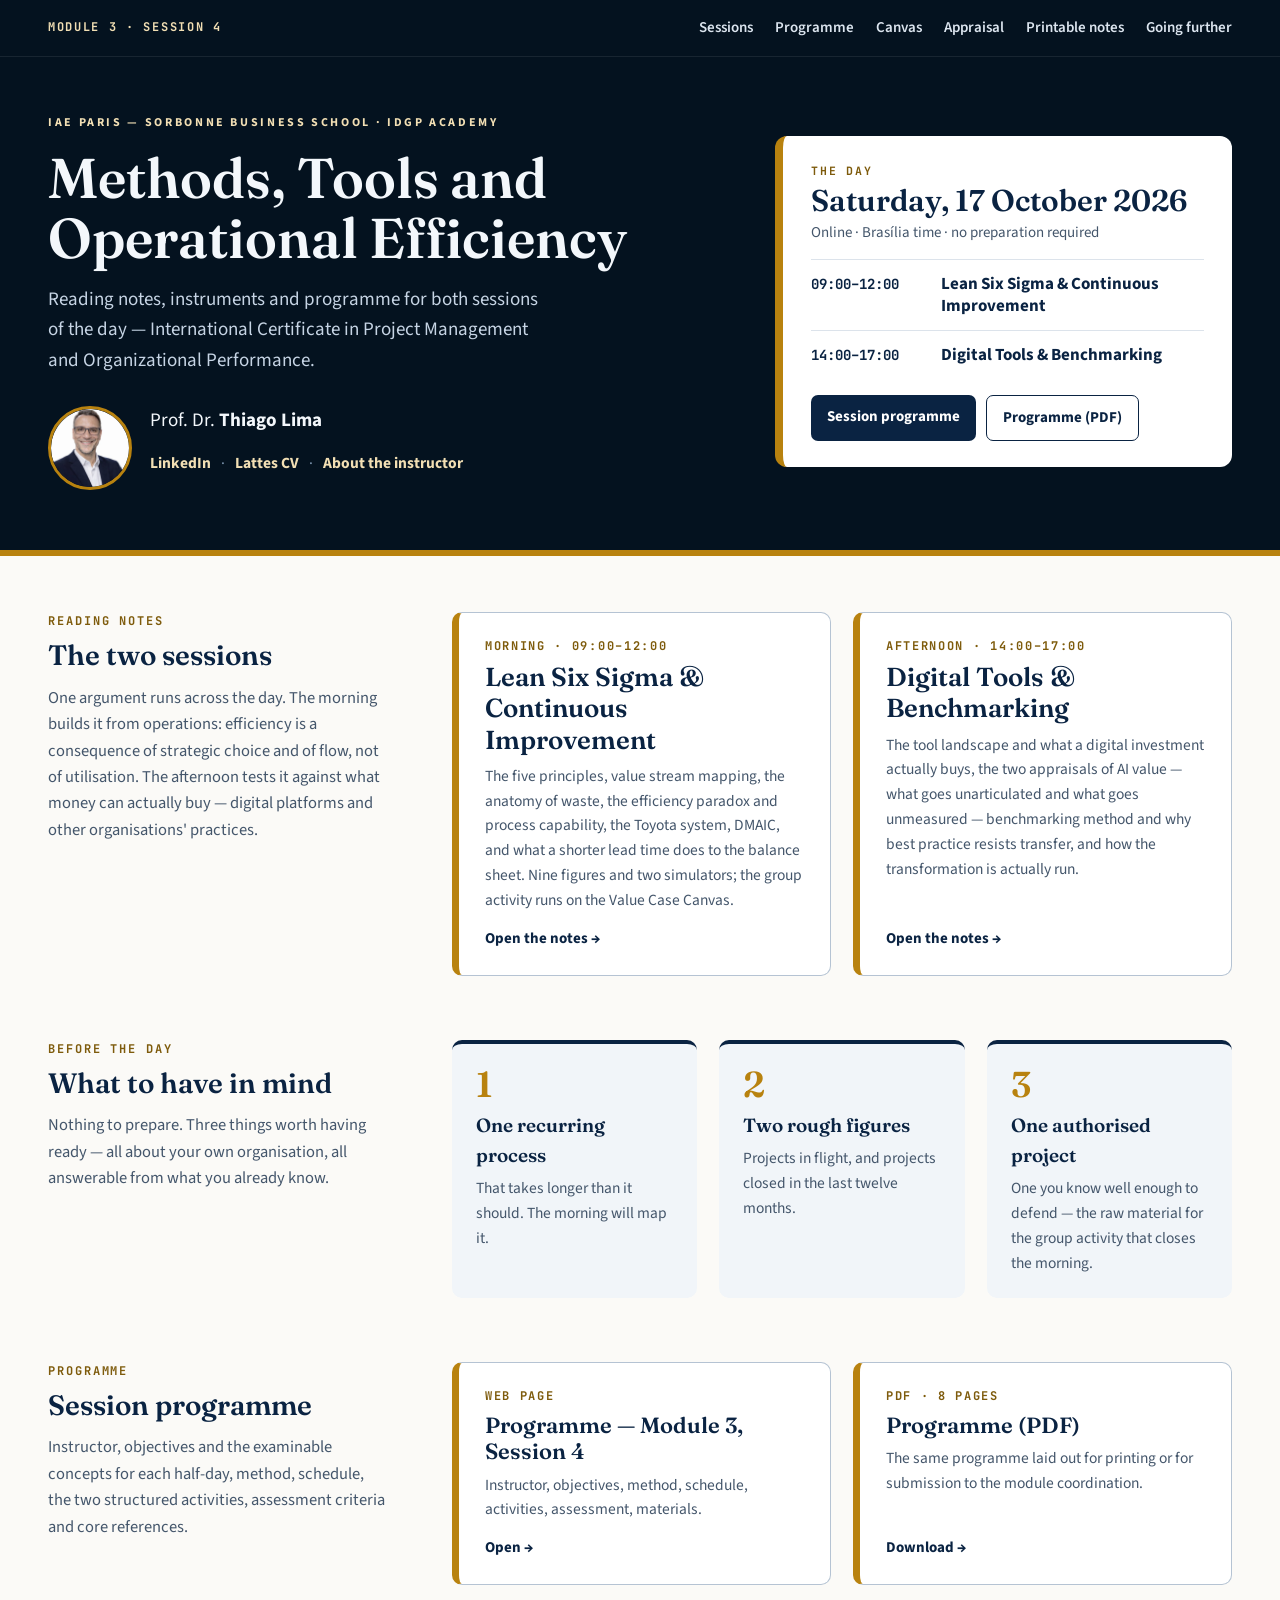
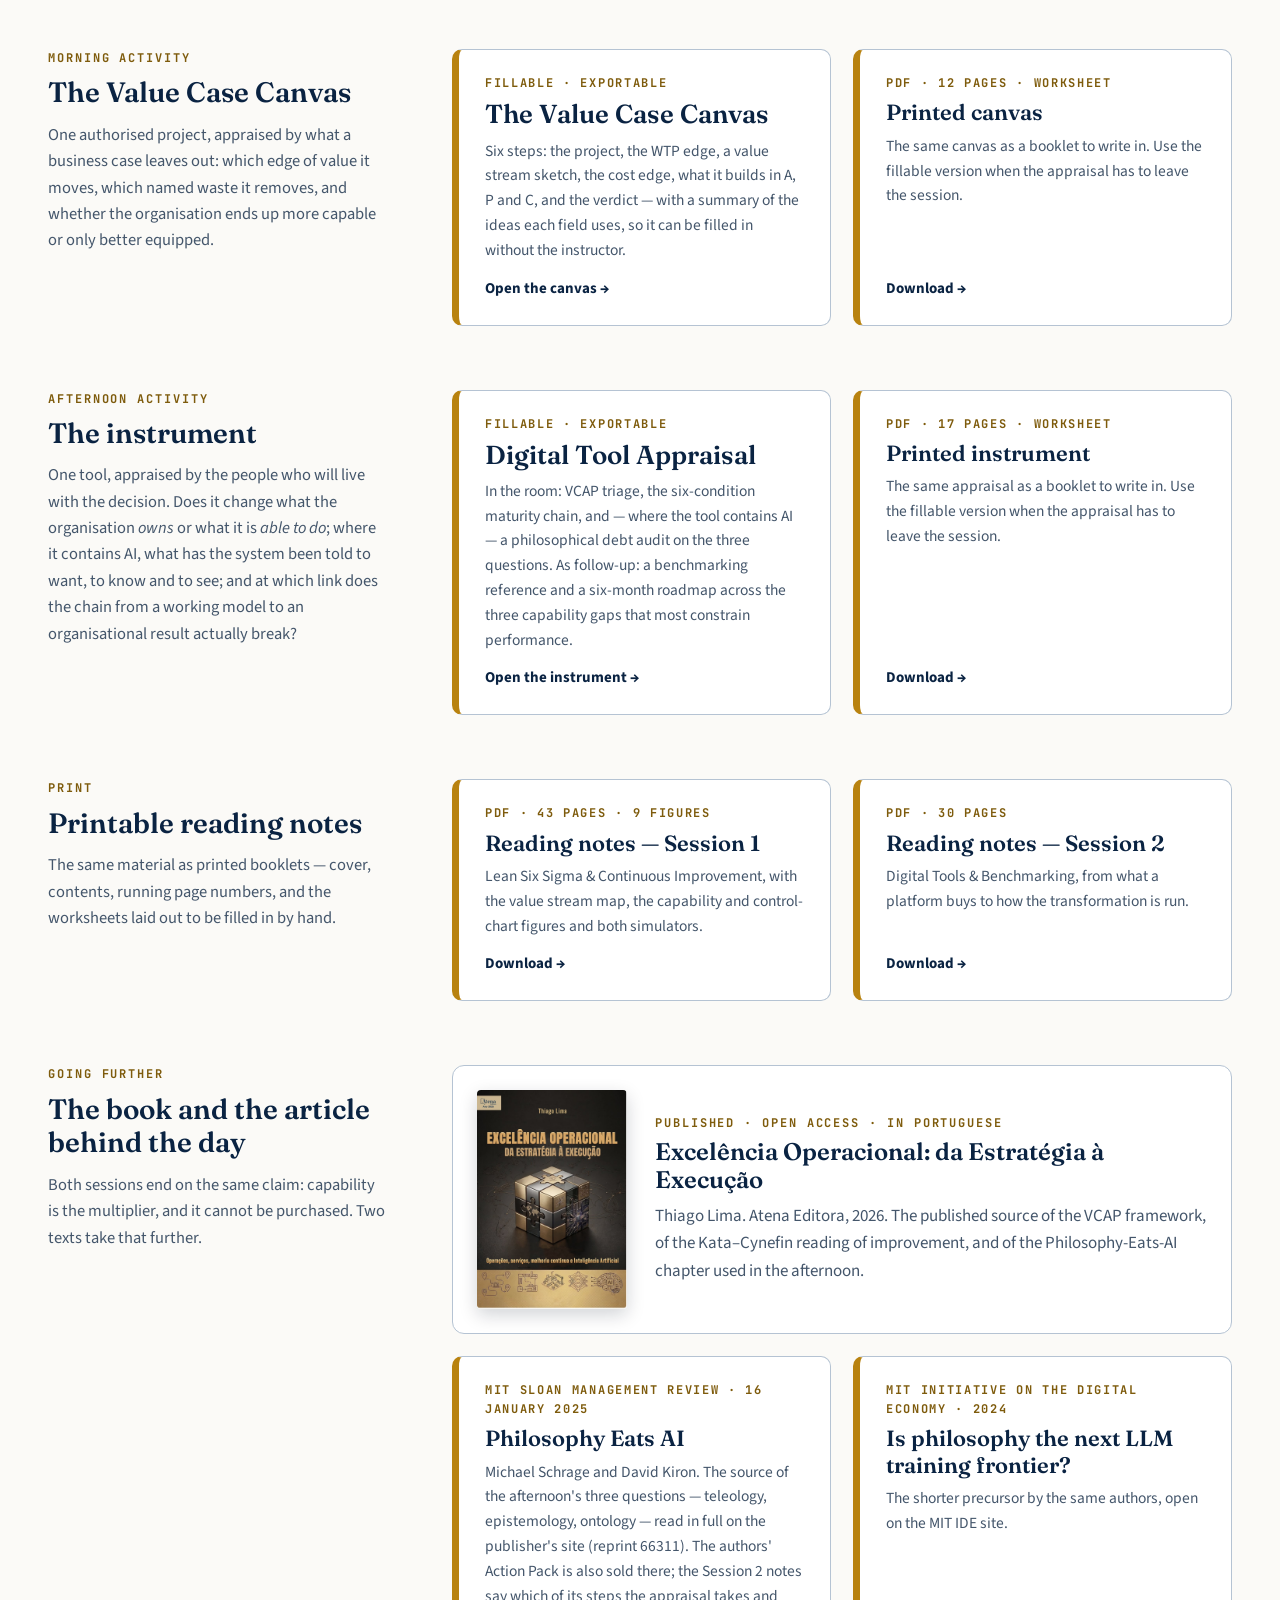
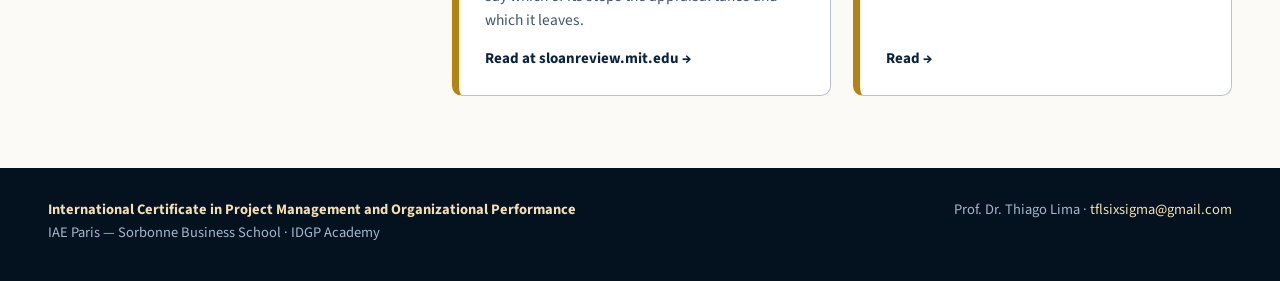
==== index.html @ a0c606af "Value Case Canvas as its own fillable page and printed booklet; Session 1 Part Nine becomes the brie" ====
<!DOCTYPE html>
<html lang="en">
<head>
<meta charset="UTF-8">
<meta name="viewport" content="width=device-width, initial-scale=1.0">
<title>Lean Six Sigma &amp; Continuous Improvement · Digital Tools &amp; Benchmarking</title>
<!-- share -->
<meta name="description" content="Reading notes, instruments and programme — IAE Paris / Sorbonne Business School · IDGP Academy. Prof. Dr. Thiago Lima, 17 October 2026.">
<meta property="og:type" content="website">
<meta property="og:site_name" content="IAE Paris — Sorbonne Business School · IDGP Academy">
<meta property="og:title" content="Lean Six Sigma &amp; Continuous Improvement · Digital Tools &amp; Benchmarking">
<meta property="og:description" content="Reading notes, instruments and programme — IAE Paris / Sorbonne Business School · IDGP Academy. Prof. Dr. Thiago Lima, 17 October 2026.">
<meta property="og:url" content="https://tflsixsigma-png.github.io/lean-six-sigma-digital-tools-benchmarking/">
<meta property="og:image" content="https://tflsixsigma-png.github.io/lean-six-sigma-digital-tools-benchmarking/img/share-card.png">
<meta property="og:image:width" content="1200">
<meta property="og:image:height" content="630">
<meta name="twitter:card" content="summary_large_image">
<!-- /share -->
<link rel="preconnect" href="https://fonts.googleapis.com">
<link href="https://fonts.googleapis.com/css2?family=Fraunces:opsz,wght@9..144,400;9..144,600&family=Source+Sans+3:wght@400;600;700&family=JetBrains+Mono:wght@400;700&display=swap" rel="stylesheet">
<style>
:root{--navy:#0A2342;--ink:#04121F;--gold:#B8820F;--gold-dk:#7E5B0C;--gold-soft:#F2DFB4;--paper:#FBFAF7;--card:#FFFFFF;--body:#101B25;--line:#B5C3D3;--muted:#44566B}
*{box-sizing:border-box;margin:0;padding:0}
html{scroll-behavior:smooth}
body{font-family:'Source Sans 3',system-ui,sans-serif;background:var(--paper);color:var(--body);line-height:1.6;font-size:17px}
.wrap{max-width:1320px;margin:0 auto;padding:0 48px}
a{color:inherit}

/* top bar */
.top{background:var(--ink);border-bottom:1px solid rgba(255,255,255,.08);position:sticky;top:0;z-index:5}
.top .wrap{display:flex;align-items:center;gap:24px;height:56px}
.top .mark{font-family:'JetBrains Mono',monospace;font-size:12px;letter-spacing:.14em;color:var(--gold-soft);font-weight:700;white-space:nowrap}
.top nav{margin-left:auto;display:flex;gap:22px;flex-wrap:wrap}
.top nav a{color:#DCE5EF;text-decoration:none;font-size:15px;font-weight:600}
.top nav a:hover{color:var(--gold-soft)}

/* hero */
.hero{background:var(--ink);color:#F3F7FB;padding:56px 0 60px;border-bottom:6px solid var(--gold)}
.hero .grid{display:grid;grid-template-columns:1.45fr 1fr;gap:64px;align-items:center}
.eyebrow{font-size:12px;letter-spacing:.22em;text-transform:uppercase;color:var(--gold-soft);font-weight:700;margin-bottom:16px}
h1{font-family:'Fraunces',serif;font-weight:600;font-size:clamp(34px,4.6vw,56px);line-height:1.06;margin-bottom:18px}
.sub{font-size:19px;color:#C6D4E4;max-width:56ch}
.prof{display:flex;align-items:center;gap:18px;margin-top:30px}
.prof img{width:84px;height:84px;border-radius:50%;object-fit:cover;border:3px solid var(--gold);flex:none}
.prof .who{font-size:19px;color:#F3F7FB}
.prof .links{margin-top:4px;font-size:15.5px;display:flex;gap:10px;flex-wrap:wrap}
.prof .links a{color:var(--gold-soft);font-weight:700;text-decoration:none}
.prof .links a:hover{text-decoration:underline}
.prof .links span{color:#7E96B0}

.day{background:#fff;color:var(--body);border-radius:12px;border-left:8px solid var(--gold);padding:26px 28px}
.day .lbl{font-family:'JetBrains Mono',monospace;font-size:11.5px;letter-spacing:.16em;text-transform:uppercase;color:var(--gold-dk);font-weight:700}
.day .date{font-family:'Fraunces',serif;font-size:30px;font-weight:600;color:var(--navy);line-height:1.15;margin:4px 0 2px}
.day .tz{font-size:15px;color:var(--muted)}
.day .slot{display:grid;grid-template-columns:118px 1fr;gap:12px;padding:13px 0;border-top:1px solid #DCE3EB;margin-top:14px}
.day .slot + .slot{margin-top:0}
.day .slot b{font-family:'JetBrains Mono',monospace;font-size:14px;color:var(--navy)}
.day .slot a{font-weight:700;color:var(--navy);text-decoration:none;line-height:1.3}
.day .slot a:hover{color:var(--gold-dk)}
.day .btns{display:flex;gap:10px;flex-wrap:wrap;margin-top:16px}
.btn{display:inline-block;background:var(--navy);color:#fff;font-weight:700;padding:10px 16px;border-radius:7px;text-decoration:none;font-size:15px}
.btn.alt{background:#fff;color:var(--navy);border:1.5px solid var(--navy)}
.btn:hover{filter:brightness(1.15)}

/* sections */
section{padding:56px 0 8px}
.split{display:grid;grid-template-columns:340px 1fr;gap:64px;align-items:start}
.split > div:first-child{position:sticky;top:80px}
h2{font-family:'Fraunces',serif;color:var(--navy);font-size:28px;font-weight:600;line-height:1.2;margin-bottom:12px}
.kick{font-family:'JetBrains Mono',monospace;font-size:12px;letter-spacing:.16em;text-transform:uppercase;color:var(--gold-dk);font-weight:700;margin-bottom:8px}
p{margin-bottom:14px}
.side{color:var(--muted);font-size:16.5px}

.cards{display:grid;grid-template-columns:repeat(2,1fr);gap:22px}
.cards.three{grid-template-columns:repeat(3,1fr)}
.card{display:flex;flex-direction:column;background:var(--card);border:1px solid var(--line);border-left:7px solid var(--gold);border-radius:10px;padding:24px 26px;text-decoration:none;color:inherit;transition:background .15s,border-color .15s}
.card:hover{border-left-color:var(--navy);background:#FFFDF8}
.card .t{font-family:'JetBrains Mono',monospace;font-size:12px;letter-spacing:.14em;text-transform:uppercase;color:var(--gold-dk);font-weight:700}
.card h3{font-family:'Fraunces',serif;color:var(--navy);font-size:22px;font-weight:600;margin:6px 0 8px;line-height:1.2}
.card p{font-size:15.5px;color:var(--muted);margin:0}
.card .go{margin-top:auto;padding-top:14px;font-weight:700;font-size:15px;color:var(--navy)}
.card.big h3{font-size:26px}

.have{display:grid;grid-template-columns:repeat(3,1fr);gap:22px}
.have > div{background:#F1F5F9;border-radius:10px;padding:22px 24px;border-top:4px solid var(--navy)}
.have .n{font-family:'Fraunces',serif;font-size:36px;font-weight:600;color:var(--gold);line-height:1}
.have h4{font-family:'Fraunces',serif;color:var(--navy);font-size:19px;font-weight:600;margin:8px 0 6px}
.have p{font-size:15.5px;color:var(--muted);margin:0}
.note{border-left:5px solid var(--gold);background:#FEF8EA;padding:16px 20px;margin:0 0 22px;font-size:16px}

.book{display:grid;grid-template-columns:150px 1fr;gap:28px;align-items:center;background:#fff;border:1px solid var(--line);border-radius:12px;padding:24px;text-decoration:none;color:inherit}
.book img{width:150px;height:auto;border-radius:4px;box-shadow:0 6px 18px rgba(4,18,31,.18)}
.book:hover{background:#FFFDF8}

footer{background:var(--ink);color:#A3B7CD;padding:30px 0 36px;font-size:14.5px;margin-top:64px}
footer .wrap{display:flex;flex-wrap:wrap;justify-content:space-between;gap:14px}
footer b{color:var(--gold-soft)}
footer a{color:var(--gold-soft);text-decoration:none}

@media(max-width:1020px){
  .hero .grid,.split{grid-template-columns:1fr;gap:28px}
  .split > div:first-child{position:static}
  .cards.three,.have{grid-template-columns:1fr 1fr}
}
@media(max-width:680px){
  .wrap{padding:0 18px}
  .top nav{display:none}
  .cards,.cards.three,.have{grid-template-columns:1fr}
  .book{grid-template-columns:96px 1fr;gap:16px}
  .book img{width:96px}
  .day .slot{grid-template-columns:1fr;gap:2px}
}
</style>
</head>
<body>
<header class="top">
  <div class="wrap">
    <span class="mark">MODULE 3 · SESSION 4</span>
    <nav aria-label="Sections">
      <a href="#sessions">Sessions</a>
      <a href="#programme">Programme</a>
      <a href="#canvas">Canvas</a>
      <a href="#instrument">Appraisal</a>
      <a href="#notes">Printable notes</a>
      <a href="#further">Going further</a>
    </nav>
  </div>
</header>

<section class="hero">
  <div class="wrap grid">
    <div>
      <div class="eyebrow">IAE Paris — Sorbonne Business School · IDGP Academy</div>
      <h1>Methods, Tools and Operational Efficiency</h1>
      <p class="sub">Reading notes, instruments and programme for both sessions of the day — International Certificate in Project Management and Organizational Performance.</p>
      <div class="prof">
        <img src="img/thiago-lima.jpg" alt="Photo of Prof. Dr. Thiago Lima" width="84" height="84">
        <div>
          <p class="who">Prof. Dr. <b>Thiago Lima</b></p>
          <p class="links"><a href="https://www.linkedin.com/in/thiago-lima-phd-8b69012a/" target="_blank" rel="noopener">LinkedIn</a><span aria-hidden="true">·</span><a href="http://lattes.cnpq.br/0204895344524909" target="_blank" rel="noopener">Lattes CV</a><span aria-hidden="true">·</span><a href="programme.html#instructor">About the instructor</a></p>
        </div>
      </div>
    </div>
    <aside class="day" aria-label="The day">
      <div class="lbl">The day</div>
      <div class="date">Saturday, 17 October 2026</div>
      <div class="tz">Online · Brasília time · no preparation required</div>
      <div class="slot"><b>09:00–12:00</b><a href="session-1-lean-six-sigma.html">Lean Six Sigma &amp; Continuous Improvement</a></div>
      <div class="slot"><b>14:00–17:00</b><a href="session-2-digital-tools-benchmarking.html">Digital Tools &amp; Benchmarking</a></div>
      <div class="btns"><a class="btn" href="programme.html">Session programme</a><a class="btn alt" href="pdf/Session_Programme_Module_3_Session_4.pdf">Programme (PDF)</a></div>
    </aside>
  </div>
</section>

<section id="sessions">
  <div class="wrap split">
    <div>
      <div class="kick">Reading notes</div>
      <h2>The two sessions</h2>
      <p class="side">One argument runs across the day. The morning builds it from operations: efficiency is a consequence of strategic choice and of flow, not of utilisation. The afternoon tests it against what money can actually buy — digital platforms and other organisations' practices.</p>
    </div>
    <div class="cards">
      <a class="card big" href="session-1-lean-six-sigma.html">
        <div class="t">Morning · 09:00–12:00</div>
        <h3>Lean Six Sigma &amp; Continuous Improvement</h3>
        <p>The five principles, value stream mapping, the anatomy of waste, the efficiency paradox and process capability, the Toyota system, DMAIC, and what a shorter lead time does to the balance sheet. Nine figures and two simulators; the group activity runs on the Value Case Canvas.</p>
        <span class="go">Open the notes →</span>
      </a>
      <a class="card big" href="session-2-digital-tools-benchmarking.html">
        <div class="t">Afternoon · 14:00–17:00</div>
        <h3>Digital Tools &amp; Benchmarking</h3>
        <p>The tool landscape and what a digital investment actually buys, the two appraisals of AI value — what goes unarticulated and what goes unmeasured — benchmarking method and why best practice resists transfer, and how the transformation is actually run.</p>
        <span class="go">Open the notes →</span>
      </a>
    </div>
  </div>
</section>

<section>
  <div class="wrap split">
    <div>
      <div class="kick">Before the day</div>
      <h2>What to have in mind</h2>
      <p class="side">Nothing to prepare. Three things worth having ready — all about your own organisation, all answerable from what you already know.</p>
    </div>
    <div>
      <div class="have">
        <div><div class="n">1</div><h4>One recurring process</h4><p>That takes longer than it should. The morning will map it.</p></div>
        <div><div class="n">2</div><h4>Two rough figures</h4><p>Projects in flight, and projects closed in the last twelve months.</p></div>
        <div><div class="n">3</div><h4>One authorised project</h4><p>One you know well enough to defend — the raw material for the group activity that closes the morning.</p></div>
      </div>
    </div>
  </div>
</section>

<section id="programme">
  <div class="wrap split">
    <div>
      <div class="kick">Programme</div>
      <h2>Session programme</h2>
      <p class="side">Instructor, objectives and the examinable concepts for each half-day, method, schedule, the two structured activities, assessment criteria and core references.</p>
    </div>
    <div class="cards">
      <a class="card" href="programme.html">
        <div class="t">Web page</div>
        <h3>Programme — Module 3, Session 4</h3>
        <p>Instructor, objectives, method, schedule, activities, assessment, materials.</p>
        <span class="go">Open →</span>
      </a>
      <a class="card" href="pdf/Session_Programme_Module_3_Session_4.pdf">
        <div class="t">PDF · 8 pages</div>
        <h3>Programme (PDF)</h3>
        <p>The same programme laid out for printing or for submission to the module coordination.</p>
        <span class="go">Download →</span>
      </a>
    </div>
  </div>
</section>

<section id="canvas">
  <div class="wrap split">
    <div>
      <div class="kick">Morning activity</div>
      <h2>The Value Case Canvas</h2>
      <p class="side">One authorised project, appraised by what a business case leaves out: which edge of value it moves, which named waste it removes, and whether the organisation ends up more capable or only better equipped.</p>
    </div>
    <div class="cards">
      <a class="card big" href="value-case-canvas.html">
        <div class="t">Fillable · exportable</div>
        <h3>The Value Case Canvas</h3>
        <p>Six steps: the project, the WTP edge, a value stream sketch, the cost edge, what it builds in A, P and C, and the verdict — with a summary of the ideas each field uses, so it can be filled in without the instructor.</p>
        <span class="go">Open the canvas →</span>
      </a>
      <a class="card" href="pdf/Value_Case_Canvas_Printable.pdf">
        <div class="t">PDF · 12 pages · worksheet</div>
        <h3>Printed canvas</h3>
        <p>The same canvas as a booklet to write in. Use the fillable version when the appraisal has to leave the session.</p>
        <span class="go">Download →</span>
      </a>
    </div>
  </div>
</section>

<section id="instrument">
  <div class="wrap split">
    <div>
      <div class="kick">Afternoon activity</div>
      <h2>The instrument</h2>
      <p class="side">One tool, appraised by the people who will live with the decision. Does it change what the organisation <em>owns</em> or what it is <em>able to do</em>; where it contains AI, what has the system been told to want, to know and to see; and at which link does the chain from a working model to an organisational result actually break?</p>
    </div>
    <div class="cards">
      <a class="card big" href="digital-tool-appraisal.html">
        <div class="t">Fillable · exportable</div>
        <h3>Digital Tool Appraisal</h3>
        <p>In the room: VCAP triage, the six-condition maturity chain, and — where the tool contains AI — a philosophical debt audit on the three questions. As follow-up: a benchmarking reference and a six-month roadmap across the three capability gaps that most constrain performance.</p>
        <span class="go">Open the instrument →</span>
      </a>
      <a class="card" href="pdf/Digital_Tool_Appraisal_Printable.pdf">
        <div class="t">PDF · 17 pages · worksheet</div>
        <h3>Printed instrument</h3>
        <p>The same appraisal as a booklet to write in. Use the fillable version when the appraisal has to leave the session.</p>
        <span class="go">Download →</span>
      </a>
    </div>
  </div>
</section>

<section id="notes">
  <div class="wrap split">
    <div>
      <div class="kick">Print</div>
      <h2>Printable reading notes</h2>
      <p class="side">The same material as printed booklets — cover, contents, running page numbers, and the worksheets laid out to be filled in by hand.</p>
    </div>
    <div class="cards">
      <a class="card" href="pdf/Reading_Notes_Session_1_Lean_Six_Sigma.pdf">
        <div class="t">PDF · 43 pages · 9 figures</div>
        <h3>Reading notes — Session 1</h3>
        <p>Lean Six Sigma &amp; Continuous Improvement, with the value stream map, the capability and control-chart figures and both simulators.</p>
        <span class="go">Download →</span>
      </a>
      <a class="card" href="pdf/Reading_Notes_Session_2_Digital_Tools_and_Benchmarking.pdf">
        <div class="t">PDF · 30 pages</div>
        <h3>Reading notes — Session 2</h3>
        <p>Digital Tools &amp; Benchmarking, from what a platform buys to how the transformation is run.</p>
        <span class="go">Download →</span>
      </a>
    </div>
  </div>
</section>

<section id="further">
  <div class="wrap split">
    <div>
      <div class="kick">Going further</div>
      <h2>The book and the article behind the day</h2>
      <p class="side">Both sessions end on the same claim: capability is the multiplier, and it cannot be purchased. Two texts take that further.</p>
    </div>
    <div>
    <a class="book" href="https://atenaeditora.com.br/catalogo/ebook/excelencia-operacional-da-estrategia-a-execucao-operacoes-servicos-melhoria-continua-e-inteligencia-artificial" target="_blank" rel="noopener">
      <img src="img/capa-excelencia-operacional.jpg" alt="Cover of Excelência Operacional: da Estratégia à Execução, by Thiago Lima" width="150" height="218">
      <div>
        <div class="kick" style="margin-bottom:4px">Published · open access · in Portuguese</div>
        <h3 style="font-family:'Fraunces',serif;color:var(--navy);font-size:24px;font-weight:600;line-height:1.2;margin-bottom:8px">Excelência Operacional: da Estratégia à Execução</h3>
        <p style="color:var(--muted);margin:0">Thiago Lima. Atena Editora, 2026. The published source of the VCAP framework, of the Kata–Cynefin reading of improvement, and of the Philosophy-Eats-AI chapter used in the afternoon.</p>
      </div>
    </a>
    <div class="cards" style="margin-top:22px">
      <a class="card" href="https://sloanreview.mit.edu/article/philosophy-eats-ai/" target="_blank" rel="noopener">
        <div class="t">MIT Sloan Management Review · 16 January 2025</div>
        <h3>Philosophy Eats AI</h3>
        <p>Michael Schrage and David Kiron. The source of the afternoon's three questions — teleology, epistemology, ontology — read in full on the publisher's site (reprint 66311). The authors' Action Pack is also sold there; the Session 2 notes say which of its steps the appraisal takes and which it leaves.</p>
        <span class="go">Read at sloanreview.mit.edu →</span>
      </a>
      <a class="card" href="https://ide.mit.edu/insights/is-philosophy-the-next-llm-training-frontier" target="_blank" rel="noopener">
        <div class="t">MIT Initiative on the Digital Economy · 2024</div>
        <h3>Is philosophy the next LLM training frontier?</h3>
        <p>The shorter precursor by the same authors, open on the MIT IDE site.</p>
        <span class="go">Read →</span>
      </a>
    </div>
    </div>
  </div>
</section>

<footer>
  <div class="wrap">
    <div><b>International Certificate in Project Management and Organizational Performance</b><br>IAE Paris — Sorbonne Business School · IDGP Academy</div>
    <div>Prof. Dr. Thiago Lima · <a href="mailto:tflsixsigma@gmail.com">tflsixsigma@gmail.com</a></div>
  </div>
</footer>
</body>
</html>
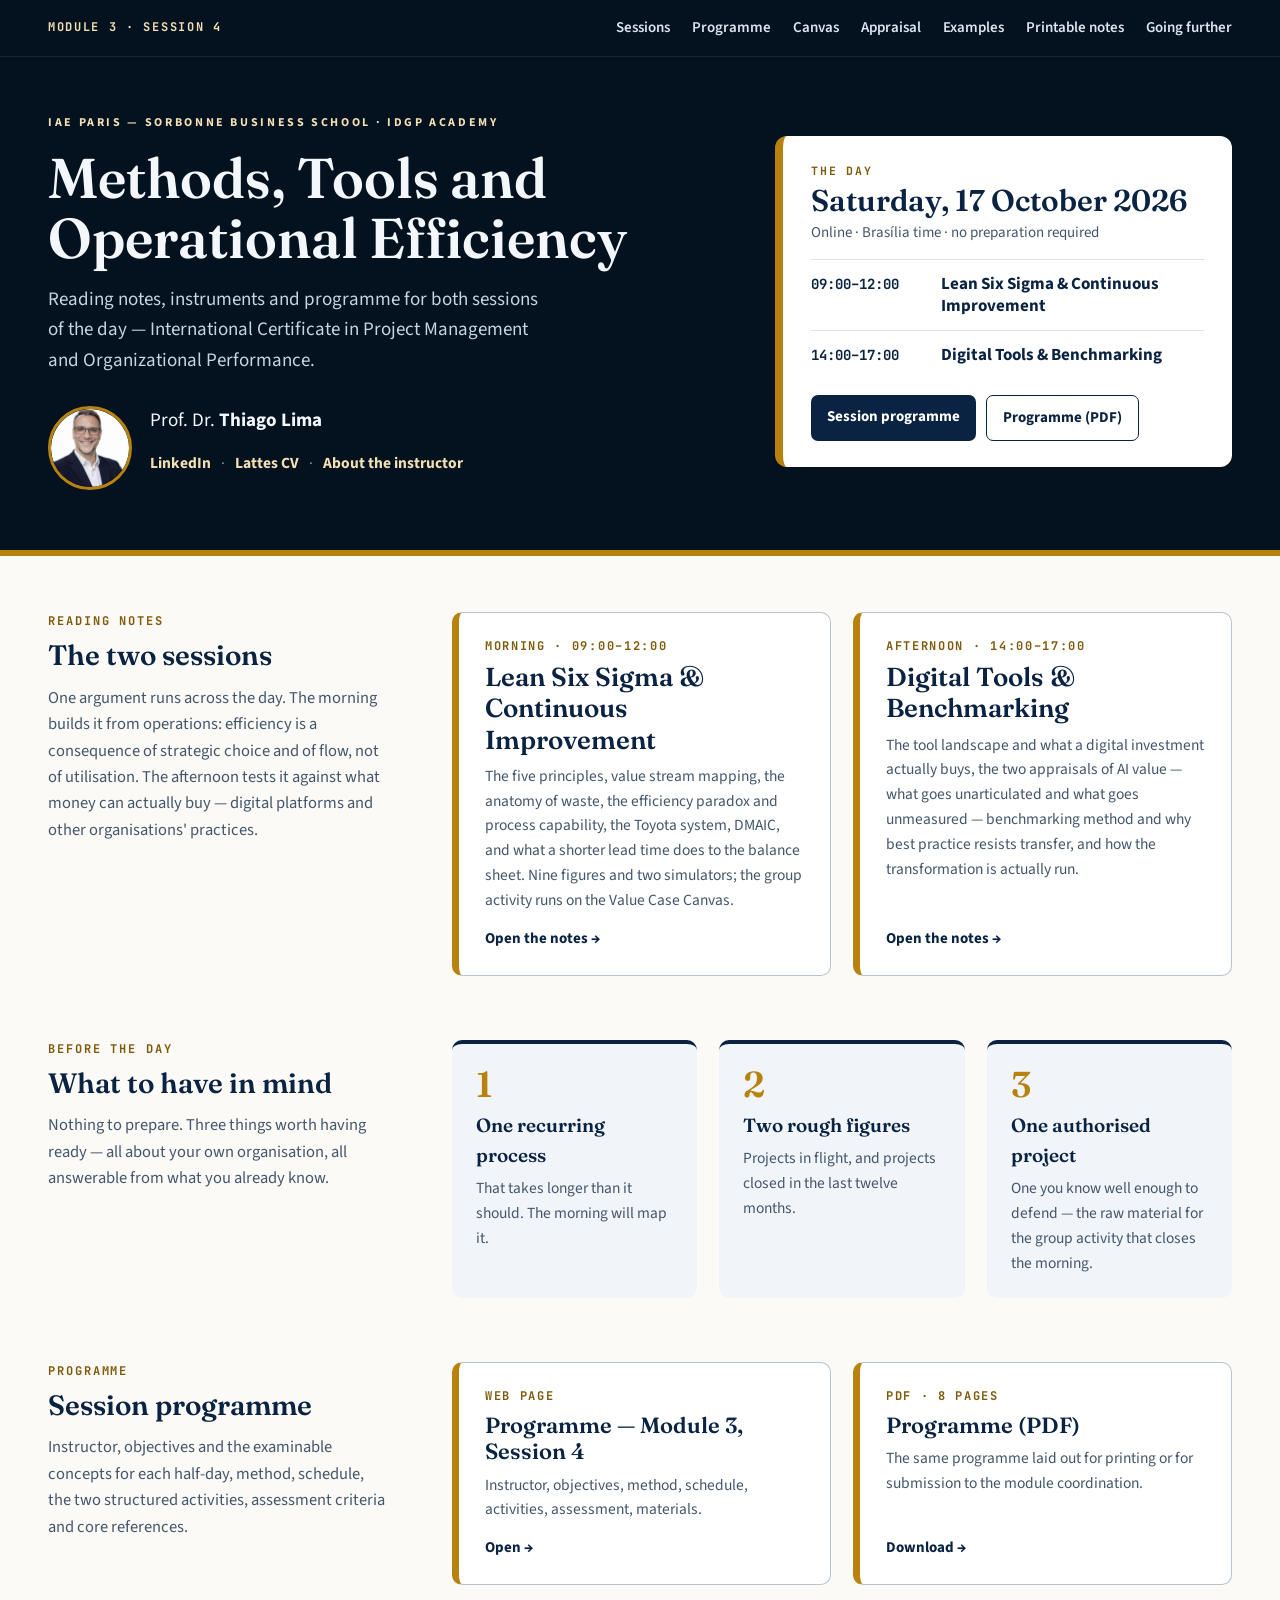
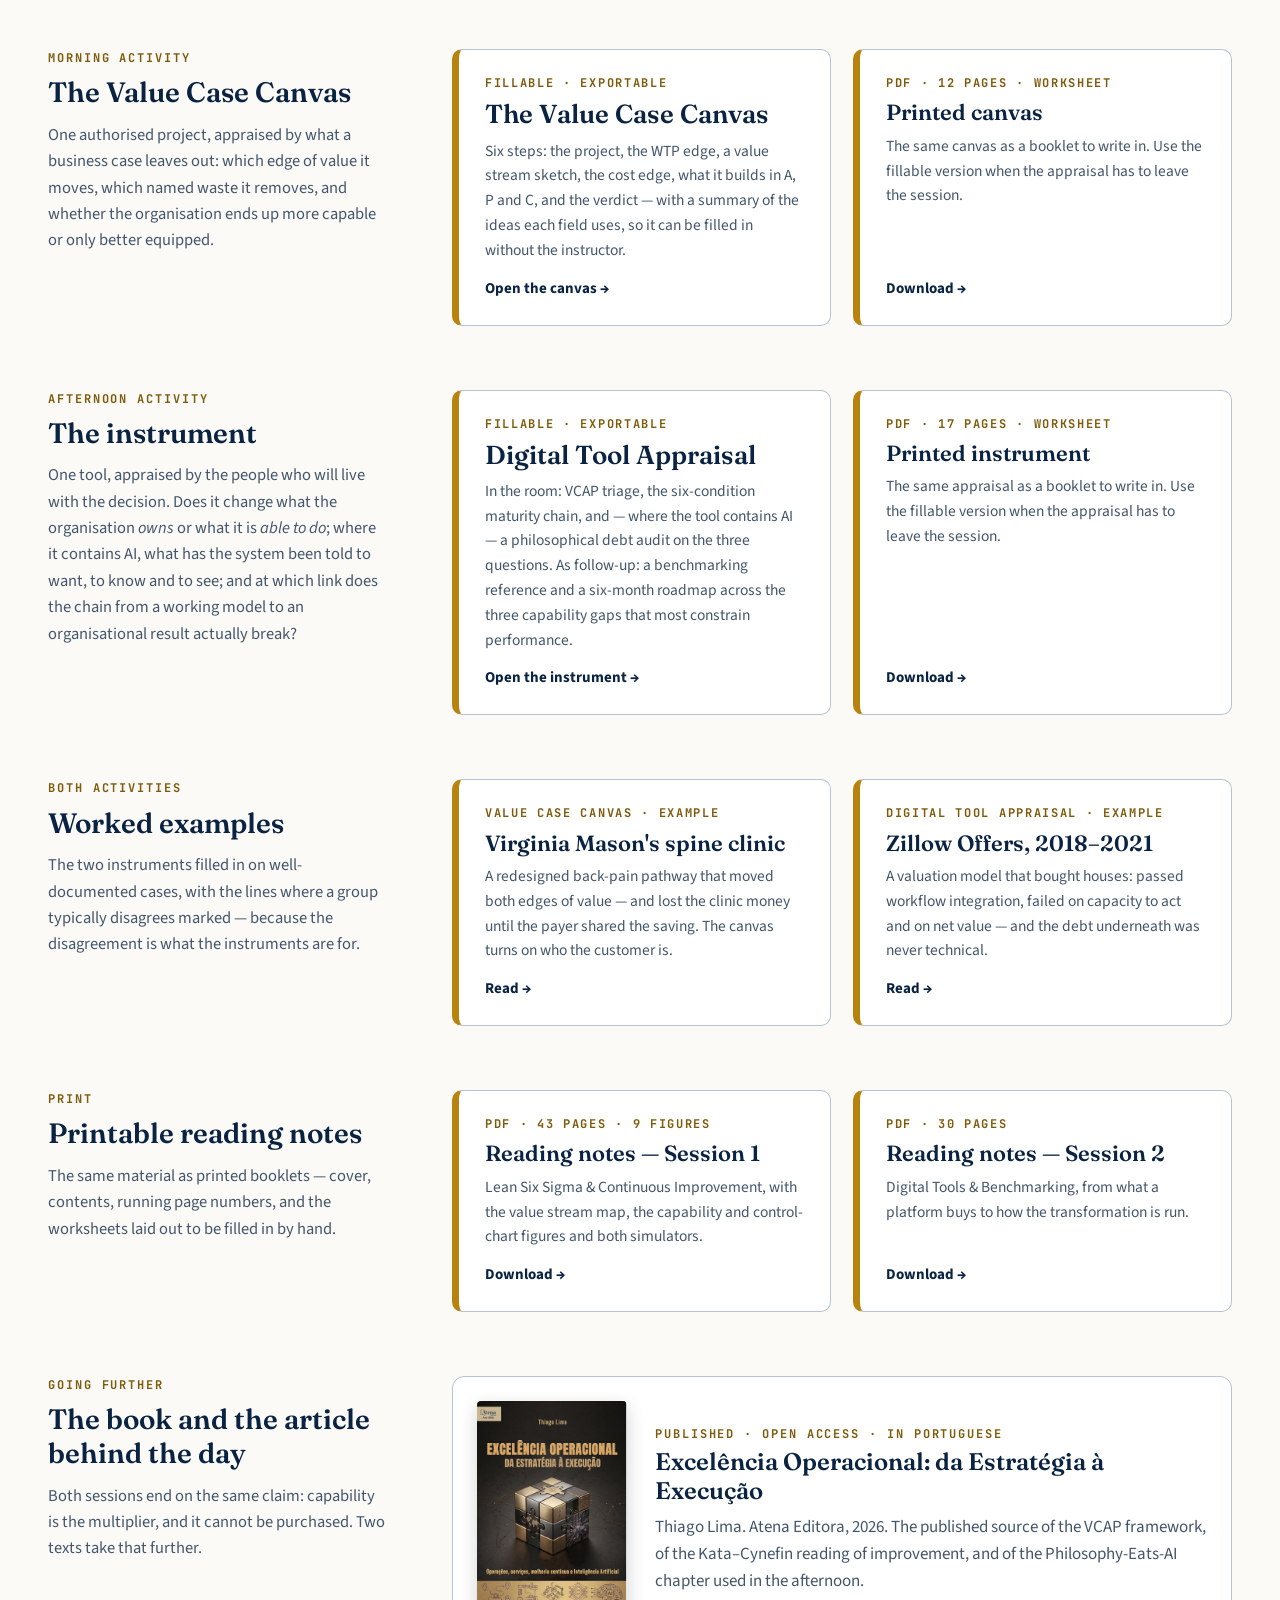
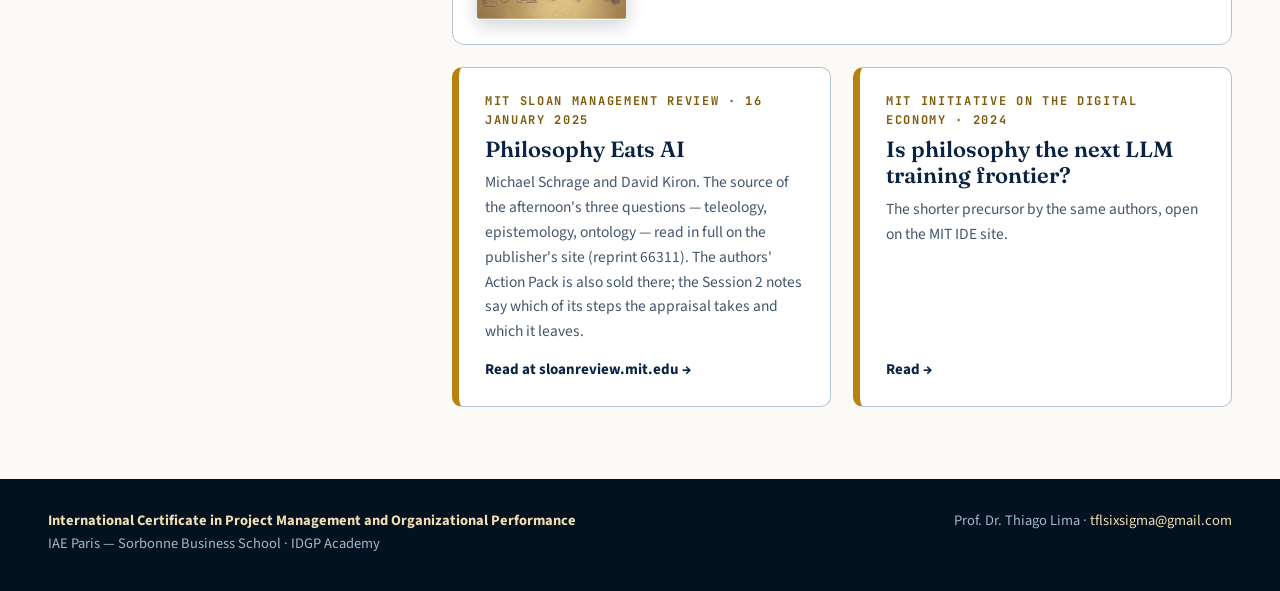
==== commit 5c62b3ec: "Worked examples: Virginia Mason on the Value Case Canvas, Zillow Offers on the Digital Tool Appraisa" ====
--- a/index.html
+++ b/index.html
@@ -121,6 +121,7 @@
       <a href="#programme">Programme</a>
       <a href="#canvas">Canvas</a>
       <a href="#instrument">Appraisal</a>
+      <a href="#examples">Examples</a>
       <a href="#notes">Printable notes</a>
       <a href="#further">Going further</a>
     </nav>
@@ -260,6 +261,30 @@
         <h3>Printed instrument</h3>
         <p>The same appraisal as a booklet to write in. Use the fillable version when the appraisal has to leave the session.</p>
         <span class="go">Download →</span>
+      </a>
+    </div>
+  </div>
+</section>
+
+<section id="examples">
+  <div class="wrap split">
+    <div>
+      <div class="kick">Both activities</div>
+      <h2>Worked examples</h2>
+      <p class="side">The two instruments filled in on well-documented cases, with the lines where a group typically disagrees marked — because the disagreement is what the instruments are for.</p>
+    </div>
+    <div class="cards">
+      <a class="card" href="worked-examples.html#one">
+        <div class="t">Value Case Canvas · example</div>
+        <h3>Virginia Mason's spine clinic</h3>
+        <p>A redesigned back-pain pathway that moved both edges of value — and lost the clinic money until the payer shared the saving. The canvas turns on who the customer is.</p>
+        <span class="go">Read →</span>
+      </a>
+      <a class="card" href="worked-examples.html#two">
+        <div class="t">Digital Tool Appraisal · example</div>
+        <h3>Zillow Offers, 2018–2021</h3>
+        <p>A valuation model that bought houses: passed workflow integration, failed on capacity to act and on net value — and the debt underneath was never technical.</p>
+        <span class="go">Read →</span>
       </a>
     </div>
   </div>
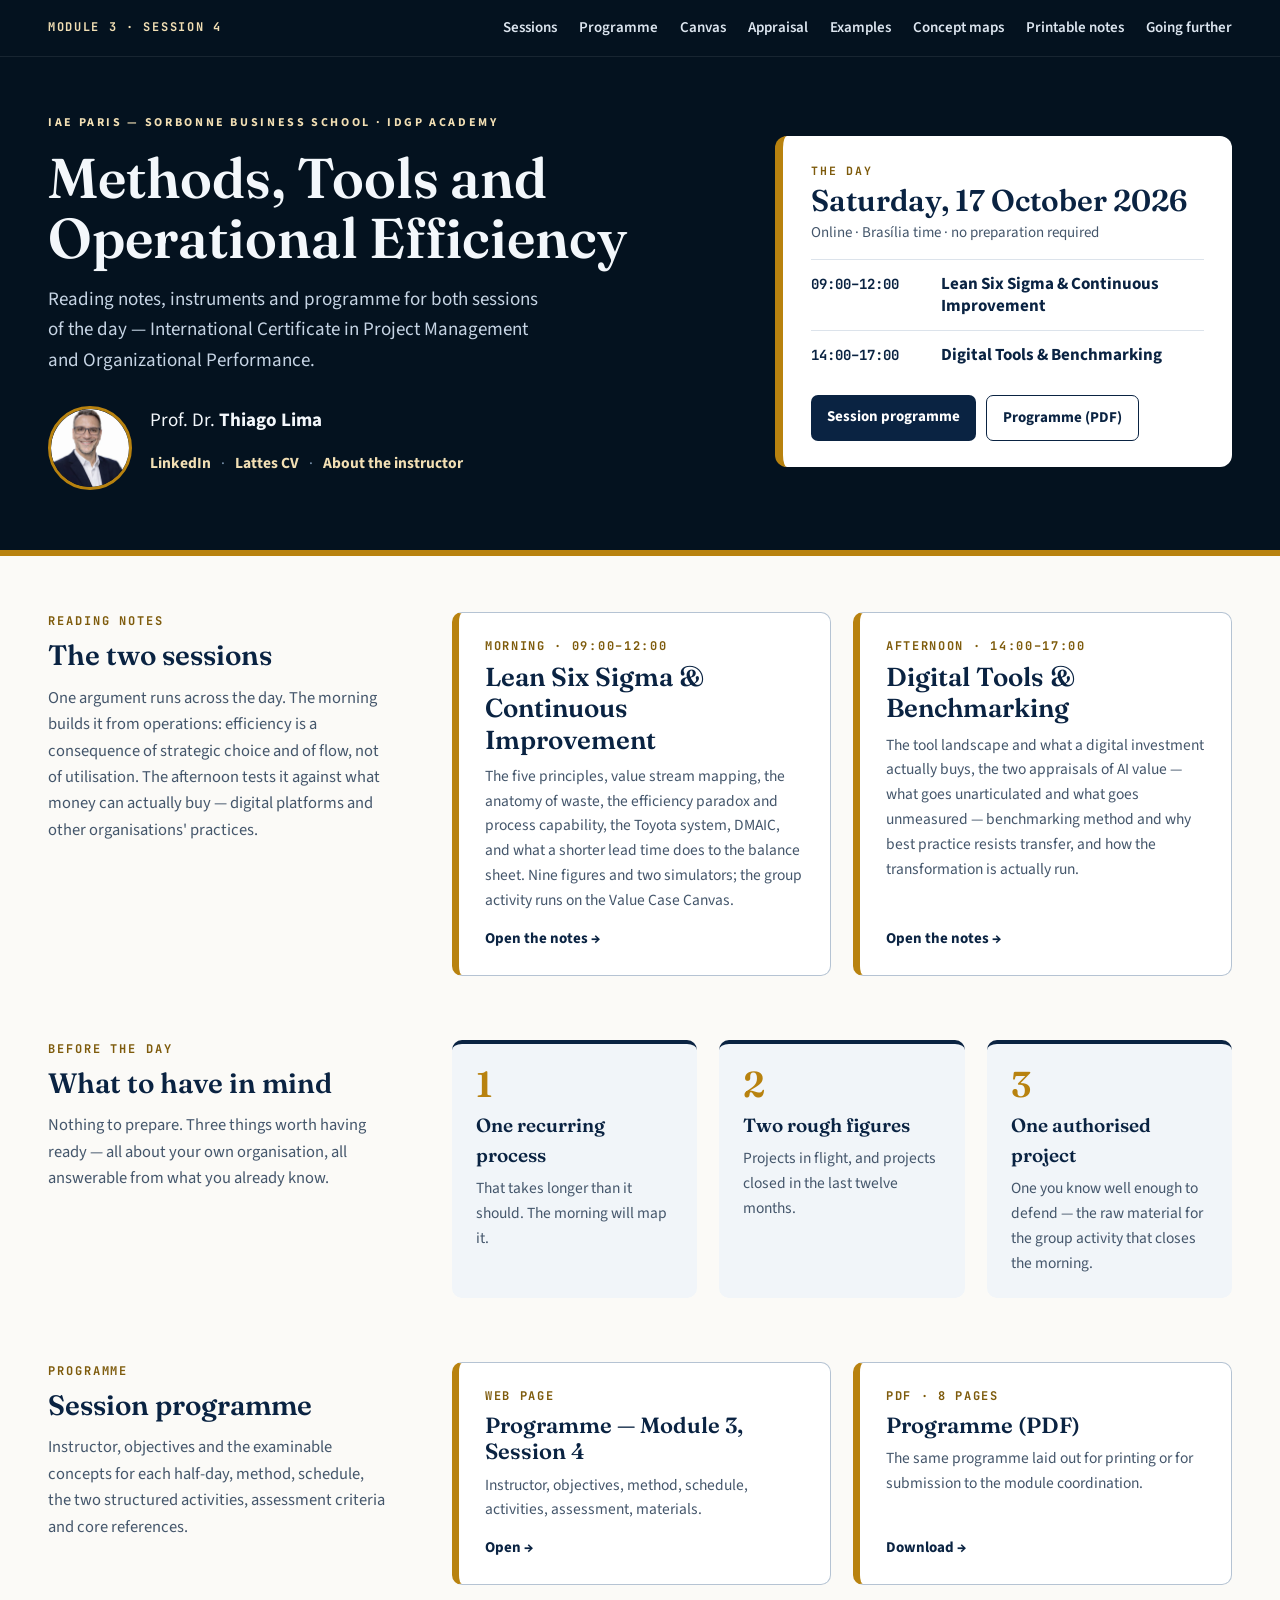
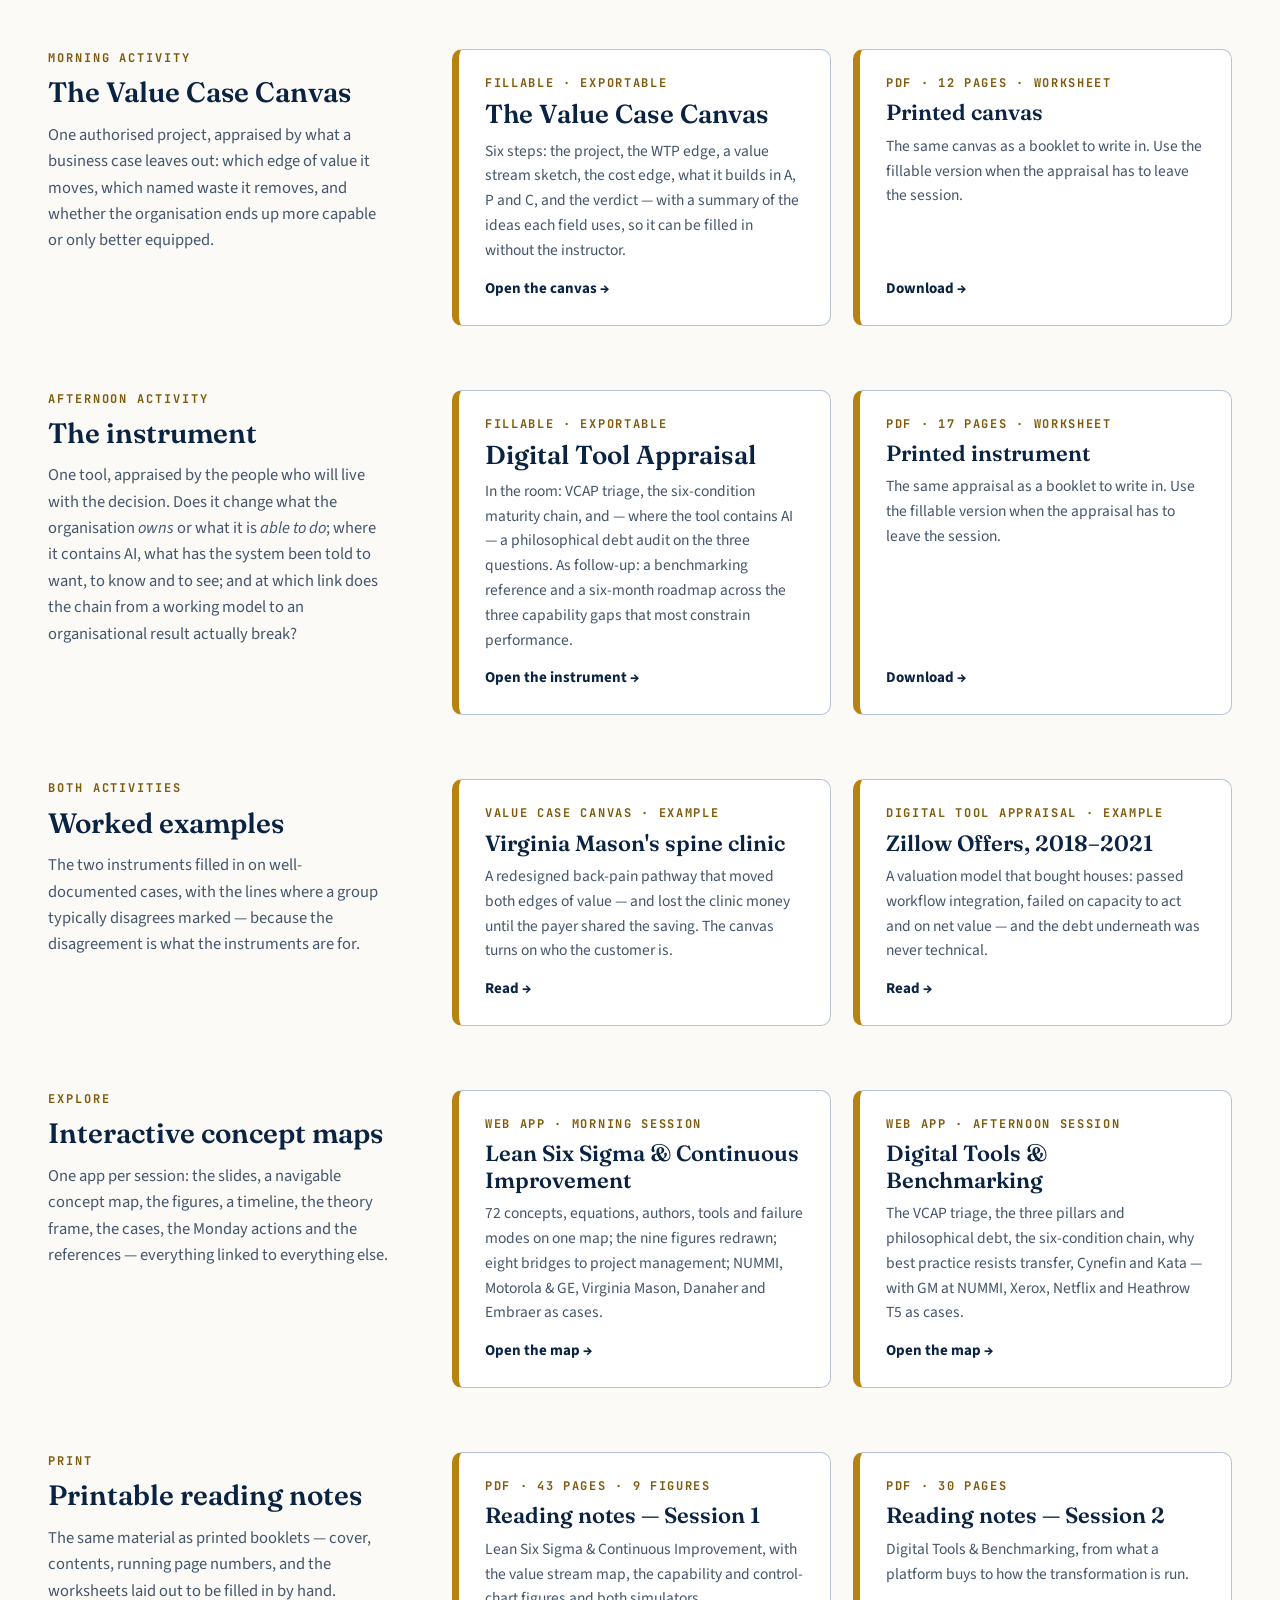
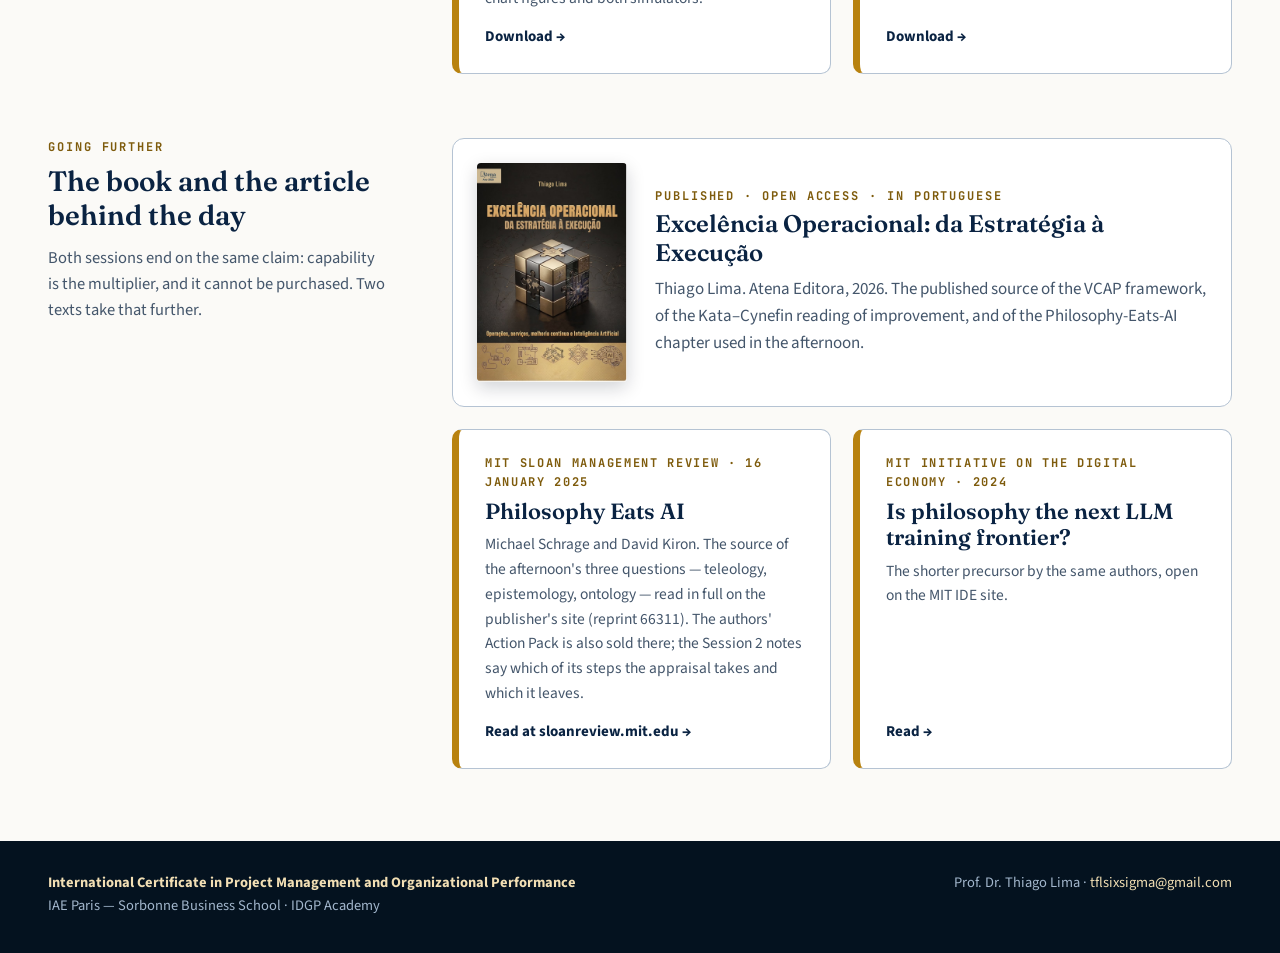
==== commit ee505b1a: "Add interactive concept maps for both sessions Two web apps on the Cadeia Circular engine — slides, " ====
--- a/index.html
+++ b/index.html
@@ -122,6 +122,7 @@
       <a href="#canvas">Canvas</a>
       <a href="#instrument">Appraisal</a>
       <a href="#examples">Examples</a>
+      <a href="#maps">Concept maps</a>
       <a href="#notes">Printable notes</a>
       <a href="#further">Going further</a>
     </nav>
@@ -285,6 +286,30 @@
         <h3>Zillow Offers, 2018–2021</h3>
         <p>A valuation model that bought houses: passed workflow integration, failed on capacity to act and on net value — and the debt underneath was never technical.</p>
         <span class="go">Read →</span>
+      </a>
+    </div>
+  </div>
+</section>
+
+<section id="maps">
+  <div class="wrap split">
+    <div>
+      <div class="kick">Explore</div>
+      <h2>Interactive concept maps</h2>
+      <p class="side">One app per session: the slides, a navigable concept map, the figures, a timeline, the theory frame, the cases, the Monday actions and the references — everything linked to everything else.</p>
+    </div>
+    <div class="cards">
+      <a class="card" href="concept-map-session-1/">
+        <div class="t">Web app · morning session</div>
+        <h3>Lean Six Sigma &amp; Continuous Improvement</h3>
+        <p>72 concepts, equations, authors, tools and failure modes on one map; the nine figures redrawn; eight bridges to project management; NUMMI, Motorola &amp; GE, Virginia Mason, Danaher and Embraer as cases.</p>
+        <span class="go">Open the map →</span>
+      </a>
+      <a class="card" href="concept-map-session-2/">
+        <div class="t">Web app · afternoon session</div>
+        <h3>Digital Tools &amp; Benchmarking</h3>
+        <p>The VCAP triage, the three pillars and philosophical debt, the six-condition chain, why best practice resists transfer, Cynefin and Kata — with GM at NUMMI, Xerox, Netflix and Heathrow T5 as cases.</p>
+        <span class="go">Open the map →</span>
       </a>
     </div>
   </div>
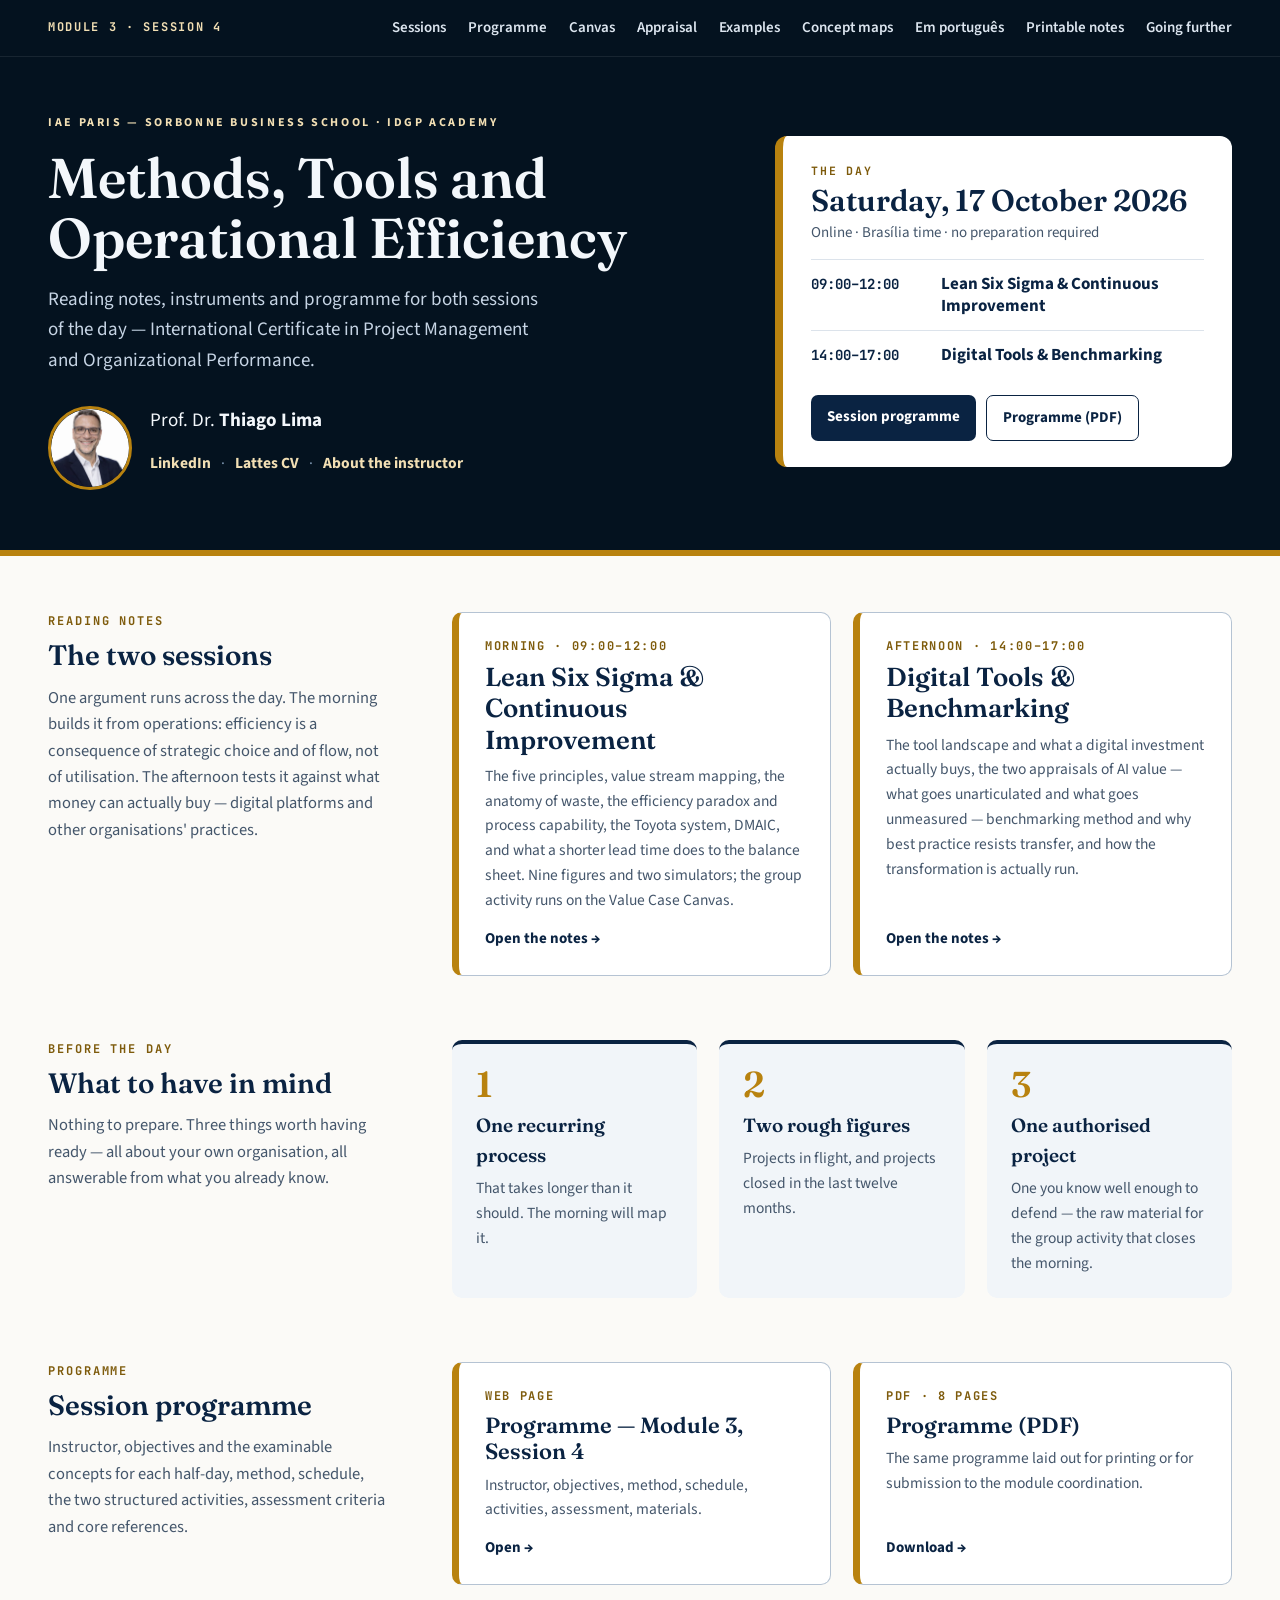
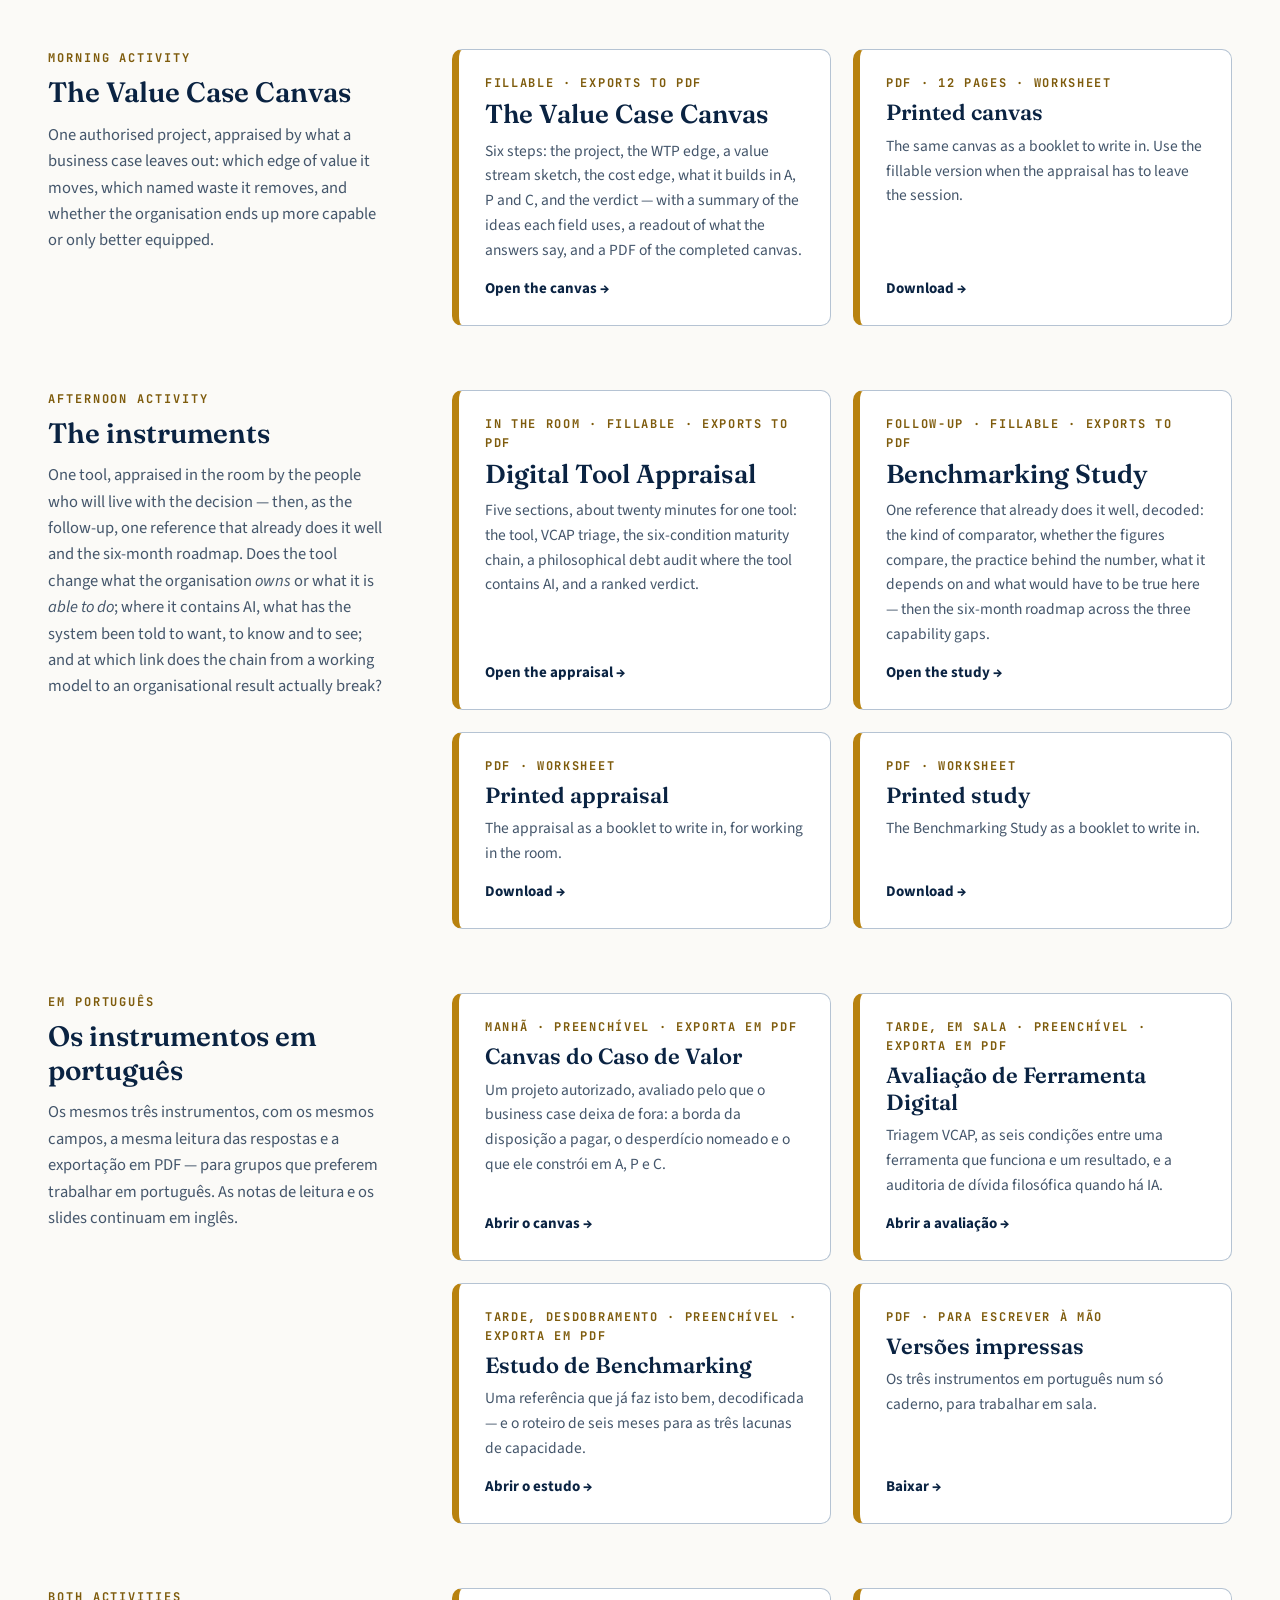
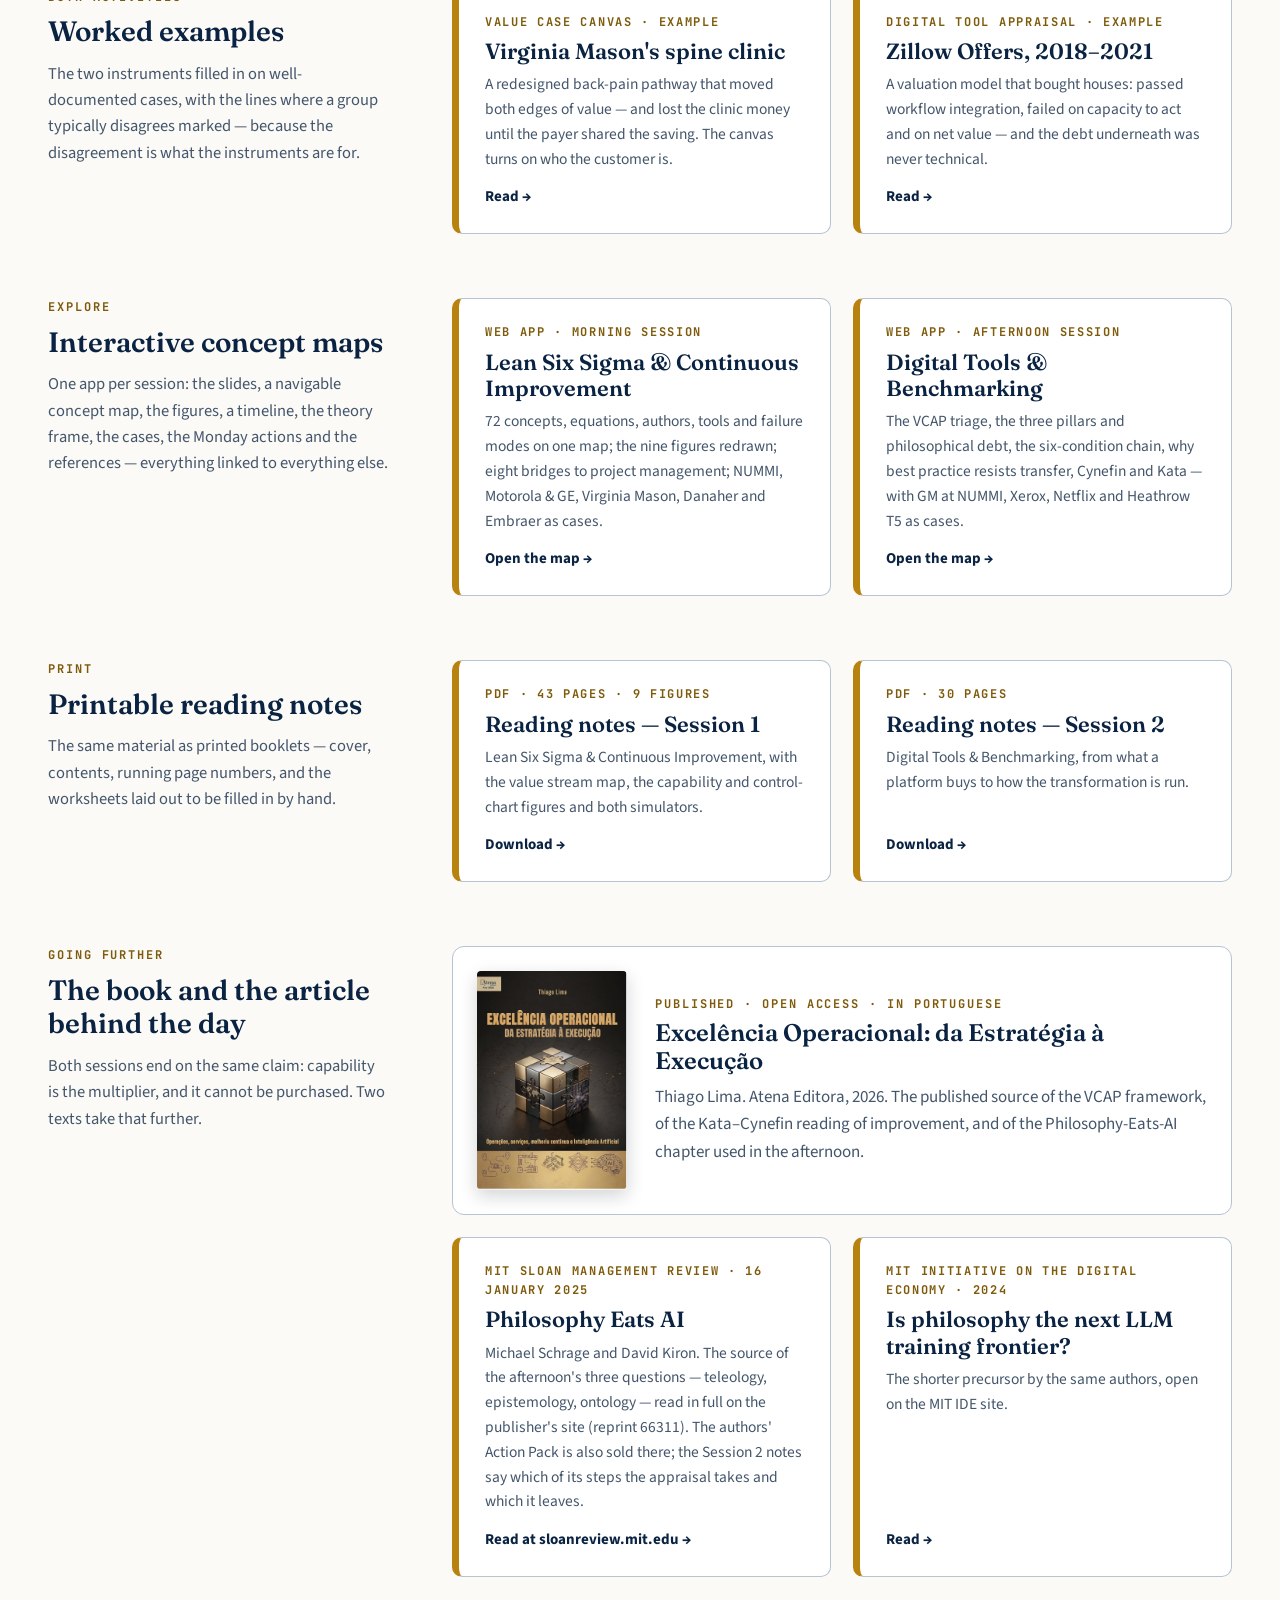
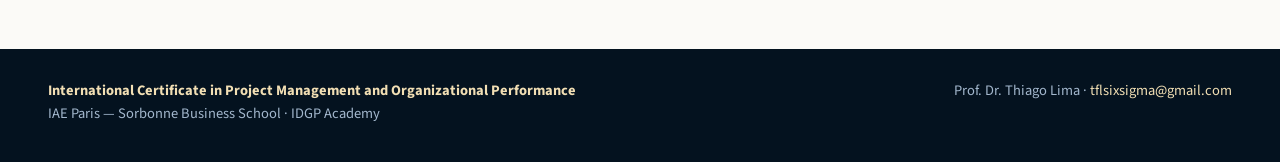
==== commit b6aa3ff3: "Instruments: PDF export, separate Benchmarking Study, Portuguese versions - All instruments now expo" ====
--- a/index.html
+++ b/index.html
@@ -123,6 +123,7 @@
       <a href="#instrument">Appraisal</a>
       <a href="#examples">Examples</a>
       <a href="#maps">Concept maps</a>
+      <a href="#pt">Em português</a>
       <a href="#notes">Printable notes</a>
       <a href="#further">Going further</a>
     </nav>
@@ -228,9 +229,9 @@
     </div>
     <div class="cards">
       <a class="card big" href="value-case-canvas.html">
-        <div class="t">Fillable · exportable</div>
+        <div class="t">Fillable · exports to PDF</div>
         <h3>The Value Case Canvas</h3>
-        <p>Six steps: the project, the WTP edge, a value stream sketch, the cost edge, what it builds in A, P and C, and the verdict — with a summary of the ideas each field uses, so it can be filled in without the instructor.</p>
+        <p>Six steps: the project, the WTP edge, a value stream sketch, the cost edge, what it builds in A, P and C, and the verdict — with a summary of the ideas each field uses, a readout of what the answers say, and a PDF of the completed canvas.</p>
         <span class="go">Open the canvas →</span>
       </a>
       <a class="card" href="pdf/Value_Case_Canvas_Printable.pdf">
@@ -247,21 +248,69 @@
   <div class="wrap split">
     <div>
       <div class="kick">Afternoon activity</div>
-      <h2>The instrument</h2>
-      <p class="side">One tool, appraised by the people who will live with the decision. Does it change what the organisation <em>owns</em> or what it is <em>able to do</em>; where it contains AI, what has the system been told to want, to know and to see; and at which link does the chain from a working model to an organisational result actually break?</p>
+      <h2>The instruments</h2>
+      <p class="side">One tool, appraised in the room by the people who will live with the decision — then, as the follow-up, one reference that already does it well and the six-month roadmap. Does the tool change what the organisation <em>owns</em> or what it is <em>able to do</em>; where it contains AI, what has the system been told to want, to know and to see; and at which link does the chain from a working model to an organisational result actually break?</p>
     </div>
     <div class="cards">
       <a class="card big" href="digital-tool-appraisal.html">
-        <div class="t">Fillable · exportable</div>
+        <div class="t">In the room · fillable · exports to PDF</div>
         <h3>Digital Tool Appraisal</h3>
-        <p>In the room: VCAP triage, the six-condition maturity chain, and — where the tool contains AI — a philosophical debt audit on the three questions. As follow-up: a benchmarking reference and a six-month roadmap across the three capability gaps that most constrain performance.</p>
-        <span class="go">Open the instrument →</span>
+        <p>Five sections, about twenty minutes for one tool: the tool, VCAP triage, the six-condition maturity chain, a philosophical debt audit where the tool contains AI, and a ranked verdict.</p>
+        <span class="go">Open the appraisal →</span>
+      </a>
+      <a class="card big" href="benchmarking-study.html">
+        <div class="t">Follow-up · fillable · exports to PDF</div>
+        <h3>Benchmarking Study</h3>
+        <p>One reference that already does it well, decoded: the kind of comparator, whether the figures compare, the practice behind the number, what it depends on and what would have to be true here — then the six-month roadmap across the three capability gaps.</p>
+        <span class="go">Open the study →</span>
       </a>
       <a class="card" href="pdf/Digital_Tool_Appraisal_Printable.pdf">
-        <div class="t">PDF · 17 pages · worksheet</div>
-        <h3>Printed instrument</h3>
-        <p>The same appraisal as a booklet to write in. Use the fillable version when the appraisal has to leave the session.</p>
-        <span class="go">Download →</span>
+        <div class="t">PDF · worksheet</div>
+        <h3>Printed appraisal</h3>
+        <p>The appraisal as a booklet to write in, for working in the room.</p>
+        <span class="go">Download →</span>
+      </a>
+      <a class="card" href="pdf/Benchmarking_Study_Printable.pdf">
+        <div class="t">PDF · worksheet</div>
+        <h3>Printed study</h3>
+        <p>The Benchmarking Study as a booklet to write in.</p>
+        <span class="go">Download →</span>
+      </a>
+    </div>
+  </div>
+</section>
+
+<section id="pt">
+  <div class="wrap split">
+    <div>
+      <div class="kick">Em português</div>
+      <h2>Os instrumentos em português</h2>
+      <p class="side">Os mesmos três instrumentos, com os mesmos campos, a mesma leitura das respostas e a exportação em PDF — para grupos que preferem trabalhar em português. As notas de leitura e os slides continuam em inglês.</p>
+    </div>
+    <div class="cards">
+      <a class="card" href="canvas-caso-de-valor.html">
+        <div class="t">Manhã · preenchível · exporta em PDF</div>
+        <h3>Canvas do Caso de Valor</h3>
+        <p>Um projeto autorizado, avaliado pelo que o business case deixa de fora: a borda da disposição a pagar, o desperdício nomeado e o que ele constrói em A, P e C.</p>
+        <span class="go">Abrir o canvas →</span>
+      </a>
+      <a class="card" href="avaliacao-ferramenta-digital.html">
+        <div class="t">Tarde, em sala · preenchível · exporta em PDF</div>
+        <h3>Avaliação de Ferramenta Digital</h3>
+        <p>Triagem VCAP, as seis condições entre uma ferramenta que funciona e um resultado, e a auditoria de dívida filosófica quando há IA.</p>
+        <span class="go">Abrir a avaliação →</span>
+      </a>
+      <a class="card" href="estudo-de-benchmarking.html">
+        <div class="t">Tarde, desdobramento · preenchível · exporta em PDF</div>
+        <h3>Estudo de Benchmarking</h3>
+        <p>Uma referência que já faz isto bem, decodificada — e o roteiro de seis meses para as três lacunas de capacidade.</p>
+        <span class="go">Abrir o estudo →</span>
+      </a>
+      <a class="card" href="pdf/Instrumentos_em_Portugues_Imprimiveis.pdf">
+        <div class="t">PDF · para escrever à mão</div>
+        <h3>Versões impressas</h3>
+        <p>Os três instrumentos em português num só caderno, para trabalhar em sala.</p>
+        <span class="go">Baixar →</span>
       </a>
     </div>
   </div>
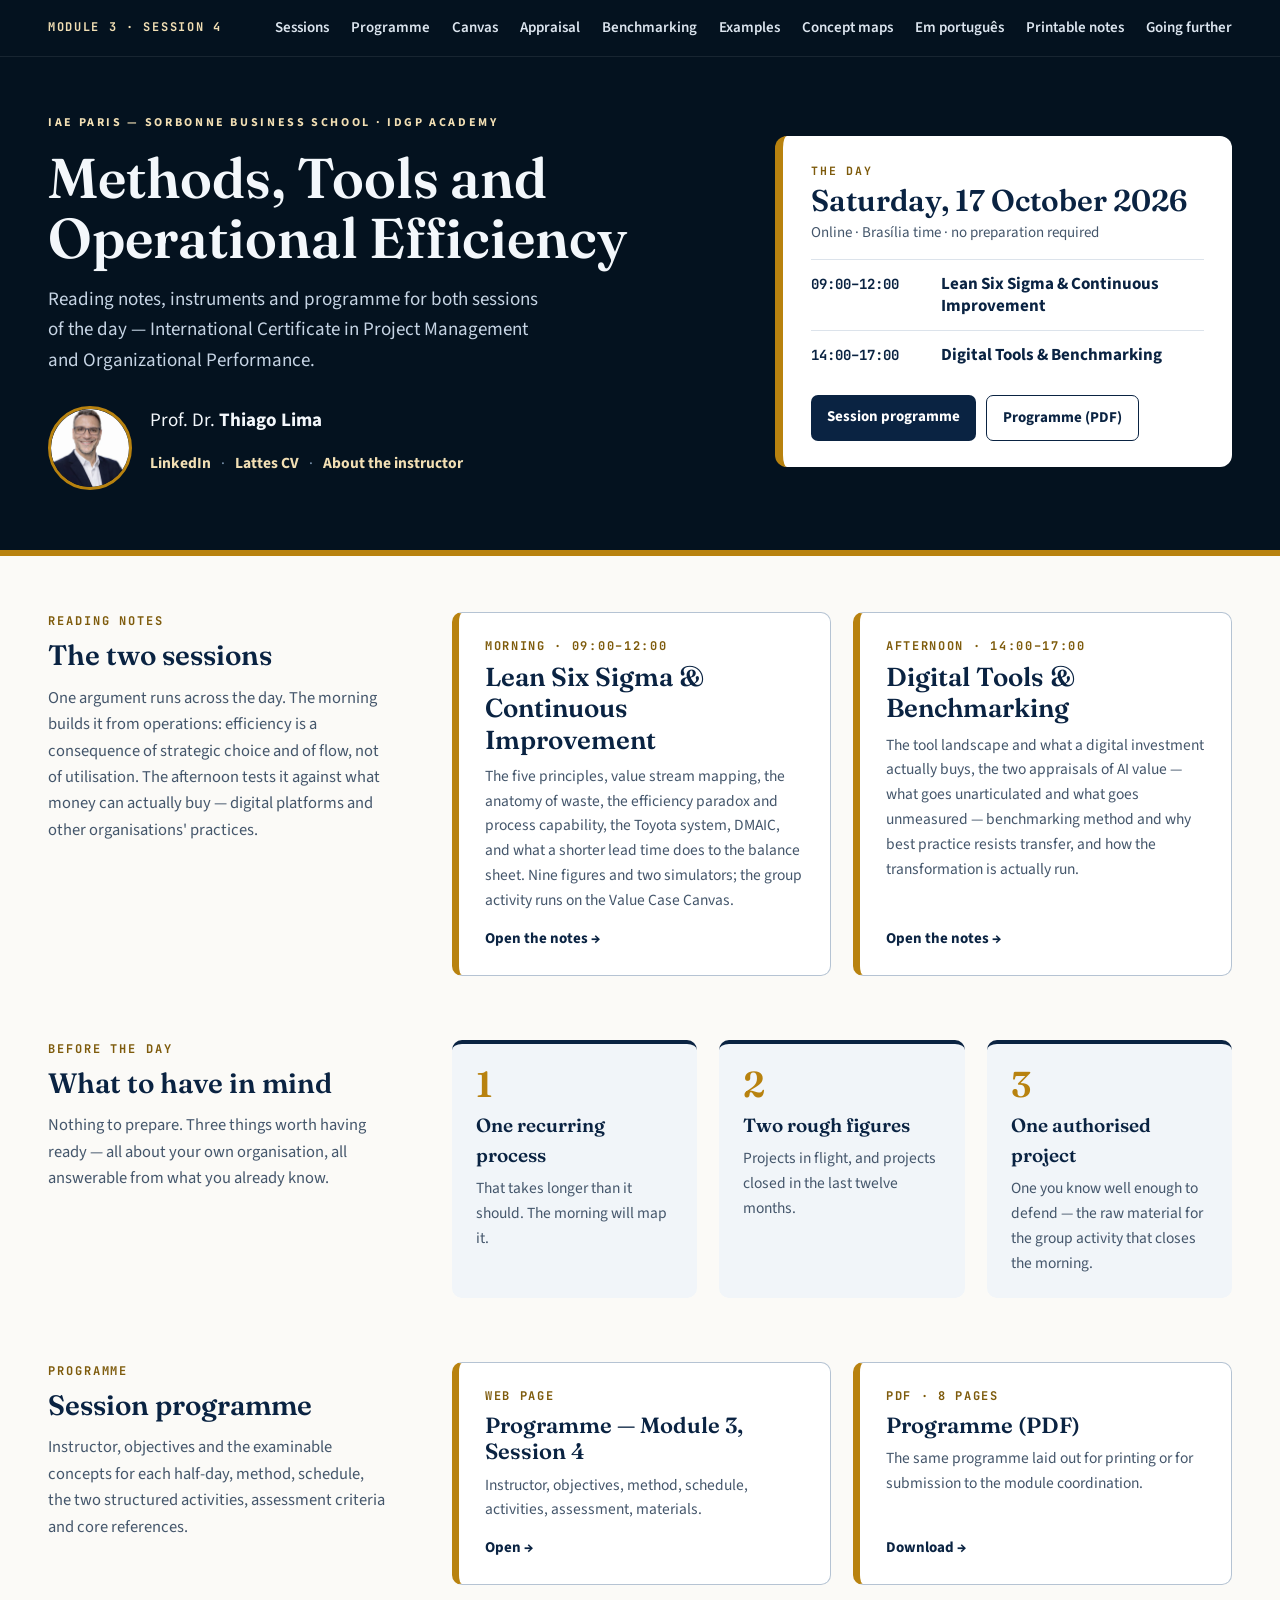
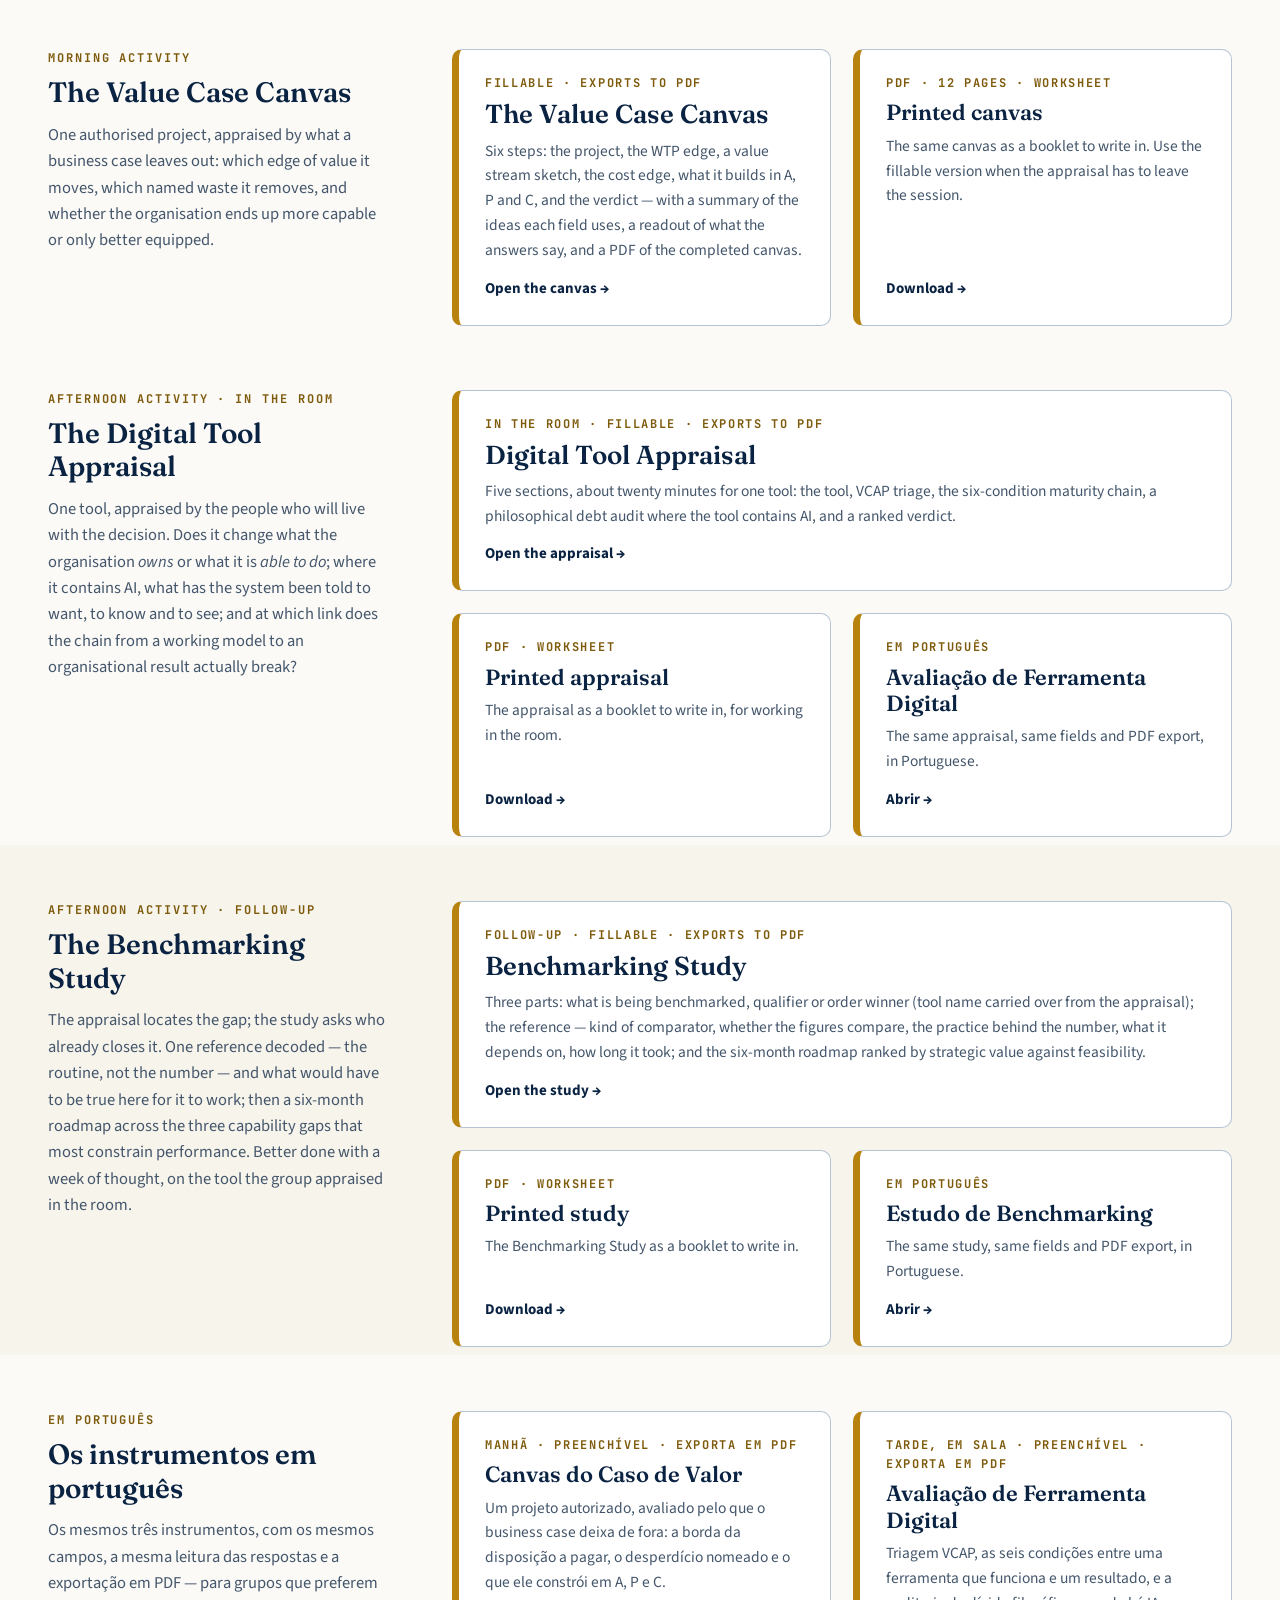
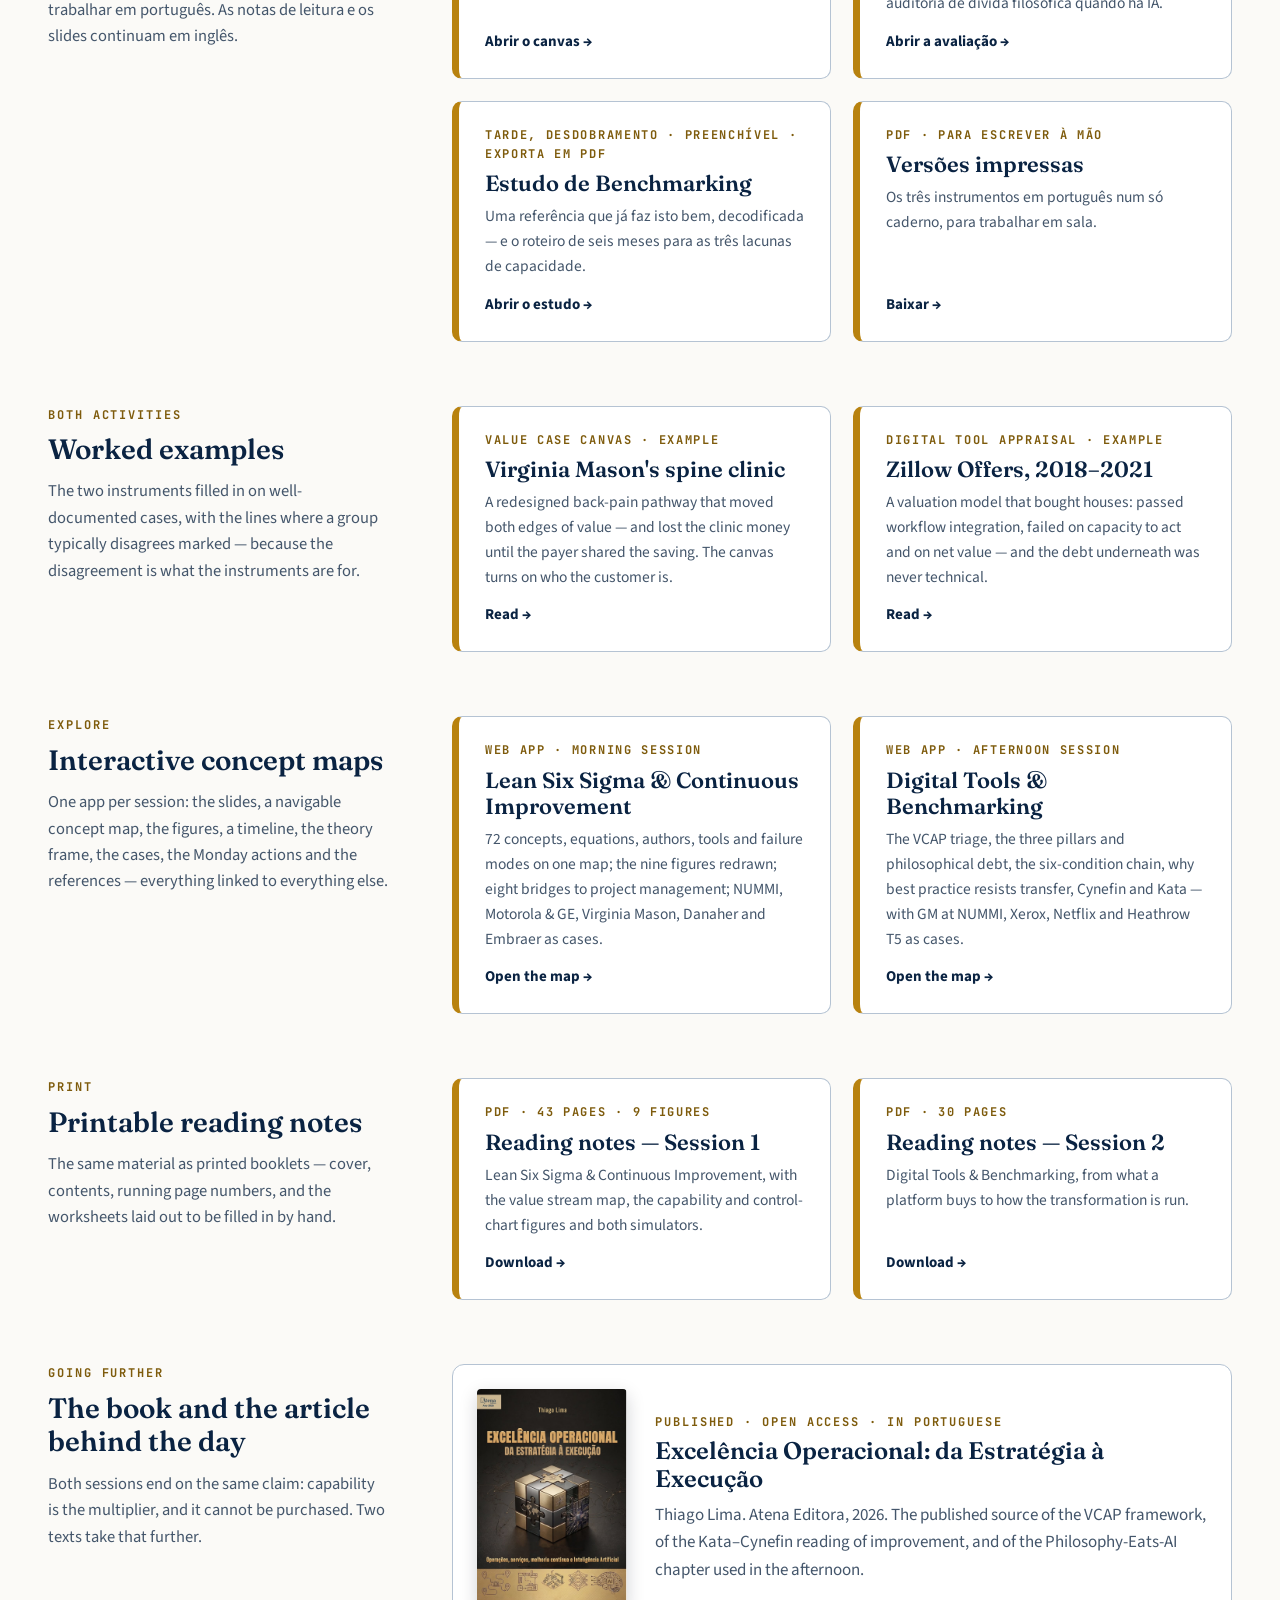
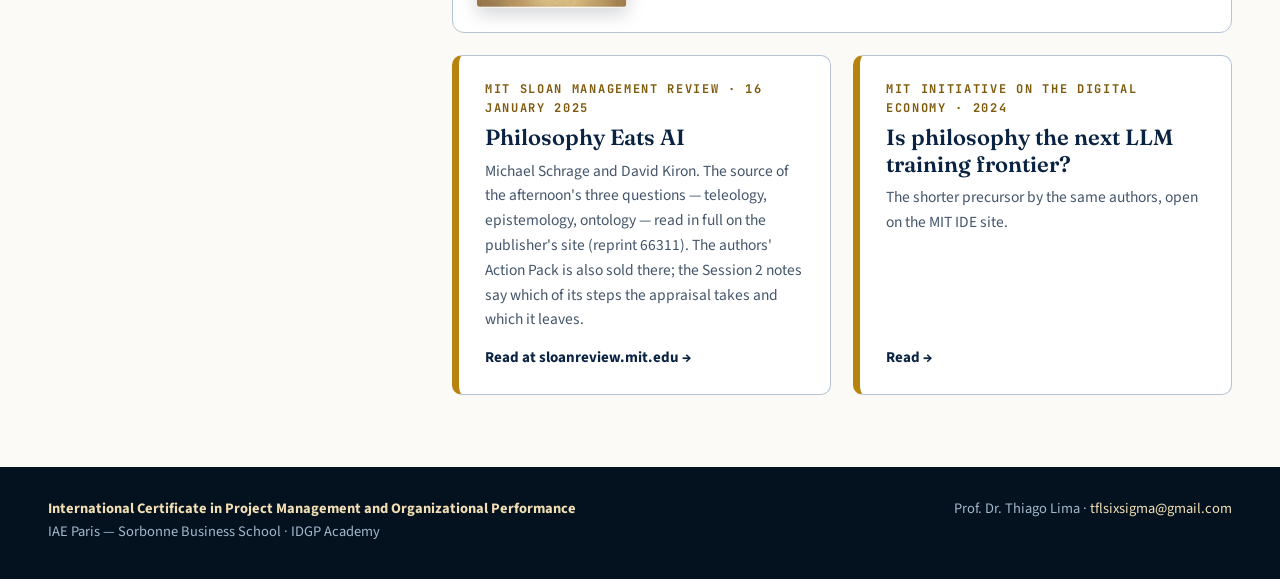
==== commit d6e8ffdc: "Benchmarking Study: own section and nav item on the platform, own part in the session 2 notes, progr" ====
--- a/index.html
+++ b/index.html
@@ -80,6 +80,8 @@
 .card p{font-size:15.5px;color:var(--muted);margin:0}
 .card .go{margin-top:auto;padding-top:14px;font-weight:700;font-size:15px;color:var(--navy)}
 .card.big h3{font-size:26px}
+#instrument .card.big,#benchmarking .card.big{grid-column:1 / -1}
+#benchmarking{background:#F7F4EC}
 
 .have{display:grid;grid-template-columns:repeat(3,1fr);gap:22px}
 .have > div{background:#F1F5F9;border-radius:10px;padding:22px 24px;border-top:4px solid var(--navy)}
@@ -121,6 +123,7 @@
       <a href="#programme">Programme</a>
       <a href="#canvas">Canvas</a>
       <a href="#instrument">Appraisal</a>
+      <a href="#benchmarking">Benchmarking</a>
       <a href="#examples">Examples</a>
       <a href="#maps">Concept maps</a>
       <a href="#pt">Em português</a>
@@ -247,9 +250,9 @@
 <section id="instrument">
   <div class="wrap split">
     <div>
-      <div class="kick">Afternoon activity</div>
-      <h2>The instruments</h2>
-      <p class="side">One tool, appraised in the room by the people who will live with the decision — then, as the follow-up, one reference that already does it well and the six-month roadmap. Does the tool change what the organisation <em>owns</em> or what it is <em>able to do</em>; where it contains AI, what has the system been told to want, to know and to see; and at which link does the chain from a working model to an organisational result actually break?</p>
+      <div class="kick">Afternoon activity · in the room</div>
+      <h2>The Digital Tool Appraisal</h2>
+      <p class="side">One tool, appraised by the people who will live with the decision. Does it change what the organisation <em>owns</em> or what it is <em>able to do</em>; where it contains AI, what has the system been told to want, to know and to see; and at which link does the chain from a working model to an organisational result actually break?</p>
     </div>
     <div class="cards">
       <a class="card big" href="digital-tool-appraisal.html">
@@ -258,23 +261,47 @@
         <p>Five sections, about twenty minutes for one tool: the tool, VCAP triage, the six-condition maturity chain, a philosophical debt audit where the tool contains AI, and a ranked verdict.</p>
         <span class="go">Open the appraisal →</span>
       </a>
-      <a class="card big" href="benchmarking-study.html">
-        <div class="t">Follow-up · fillable · exports to PDF</div>
-        <h3>Benchmarking Study</h3>
-        <p>One reference that already does it well, decoded: the kind of comparator, whether the figures compare, the practice behind the number, what it depends on and what would have to be true here — then the six-month roadmap across the three capability gaps.</p>
-        <span class="go">Open the study →</span>
-      </a>
       <a class="card" href="pdf/Digital_Tool_Appraisal_Printable.pdf">
         <div class="t">PDF · worksheet</div>
         <h3>Printed appraisal</h3>
         <p>The appraisal as a booklet to write in, for working in the room.</p>
         <span class="go">Download →</span>
       </a>
+      <a class="card" href="avaliacao-ferramenta-digital.html">
+        <div class="t">Em português</div>
+        <h3>Avaliação de Ferramenta Digital</h3>
+        <p>The same appraisal, same fields and PDF export, in Portuguese.</p>
+        <span class="go">Abrir →</span>
+      </a>
+    </div>
+  </div>
+</section>
+
+<section id="benchmarking">
+  <div class="wrap split">
+    <div>
+      <div class="kick">Afternoon activity · follow-up</div>
+      <h2>The Benchmarking Study</h2>
+      <p class="side">The appraisal locates the gap; the study asks who already closes it. One reference decoded — the routine, not the number — and what would have to be true here for it to work; then a six-month roadmap across the three capability gaps that most constrain performance. Better done with a week of thought, on the tool the group appraised in the room.</p>
+    </div>
+    <div class="cards">
+      <a class="card big" href="benchmarking-study.html">
+        <div class="t">Follow-up · fillable · exports to PDF</div>
+        <h3>Benchmarking Study</h3>
+        <p>Three parts: what is being benchmarked, qualifier or order winner (tool name carried over from the appraisal); the reference — kind of comparator, whether the figures compare, the practice behind the number, what it depends on, how long it took; and the six-month roadmap ranked by strategic value against feasibility.</p>
+        <span class="go">Open the study →</span>
+      </a>
       <a class="card" href="pdf/Benchmarking_Study_Printable.pdf">
         <div class="t">PDF · worksheet</div>
         <h3>Printed study</h3>
         <p>The Benchmarking Study as a booklet to write in.</p>
         <span class="go">Download →</span>
+      </a>
+      <a class="card" href="estudo-de-benchmarking.html">
+        <div class="t">Em português</div>
+        <h3>Estudo de Benchmarking</h3>
+        <p>The same study, same fields and PDF export, in Portuguese.</p>
+        <span class="go">Abrir →</span>
       </a>
     </div>
   </div>
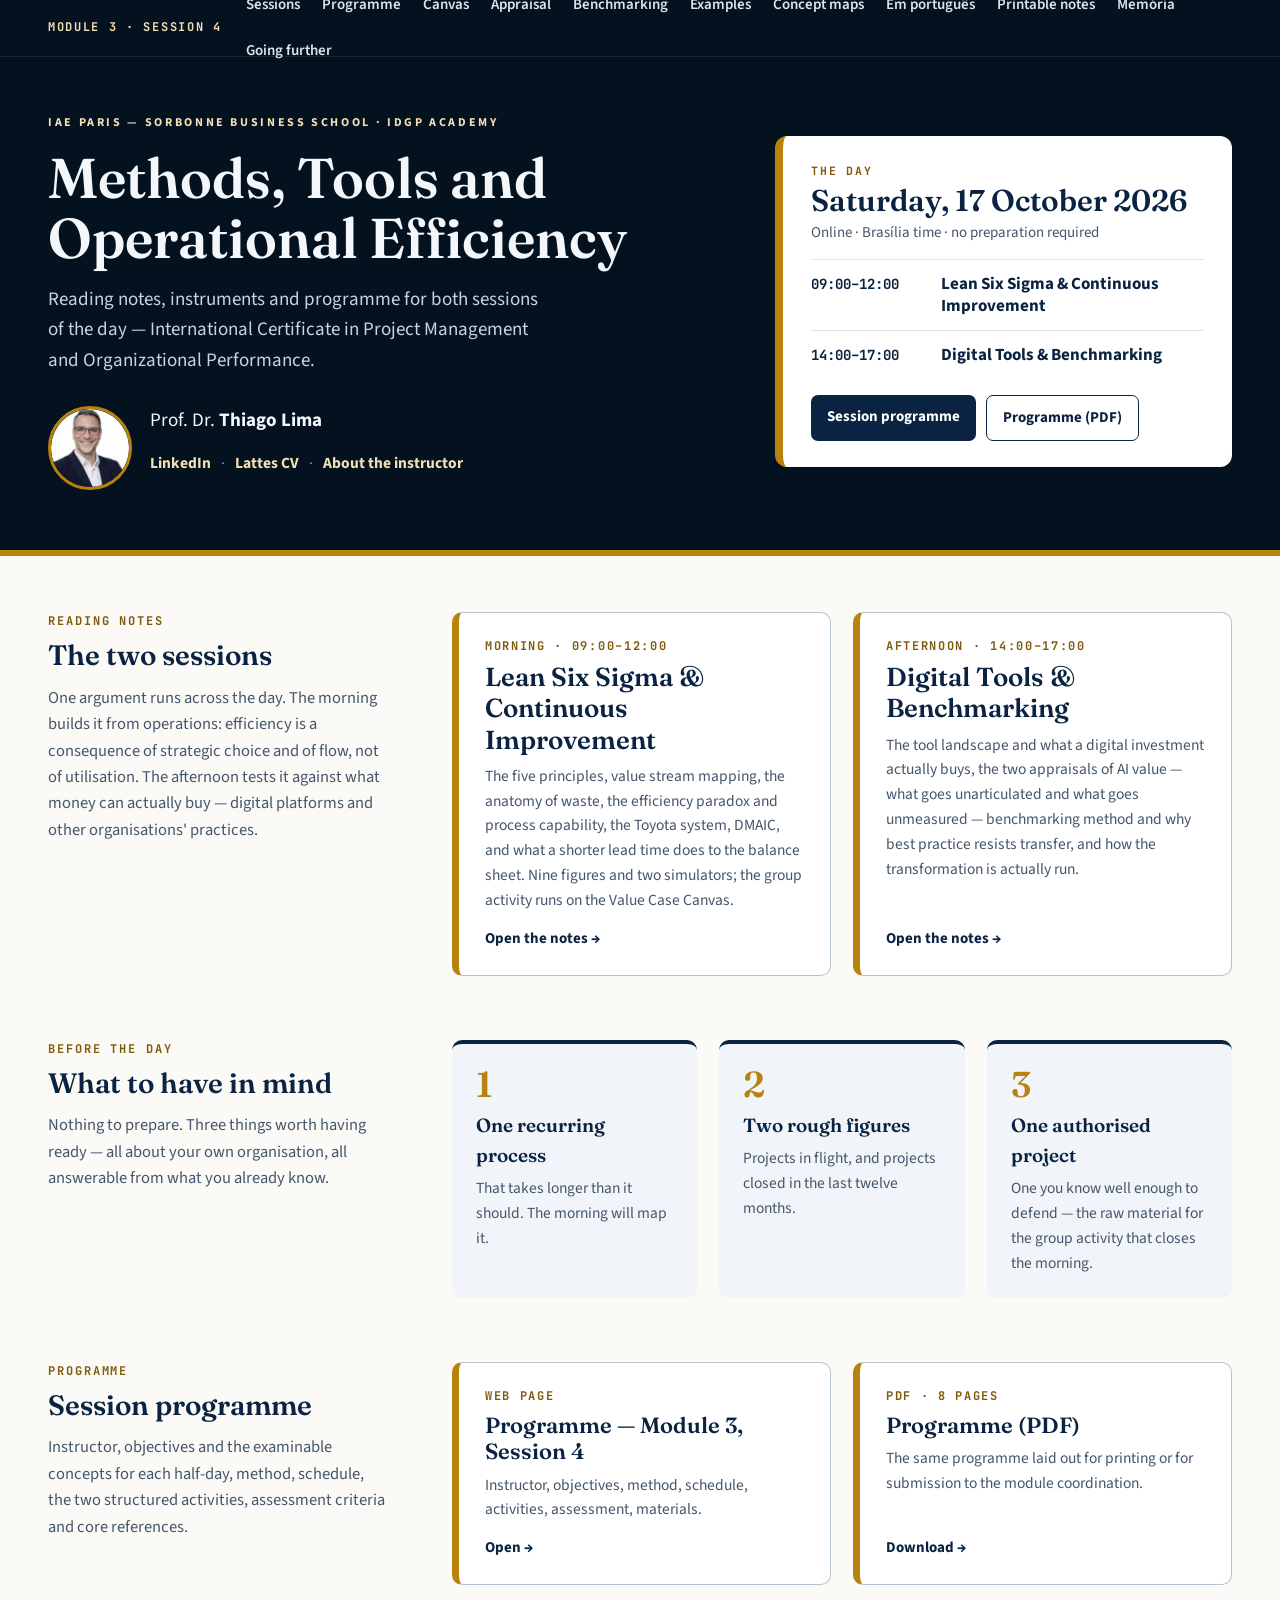
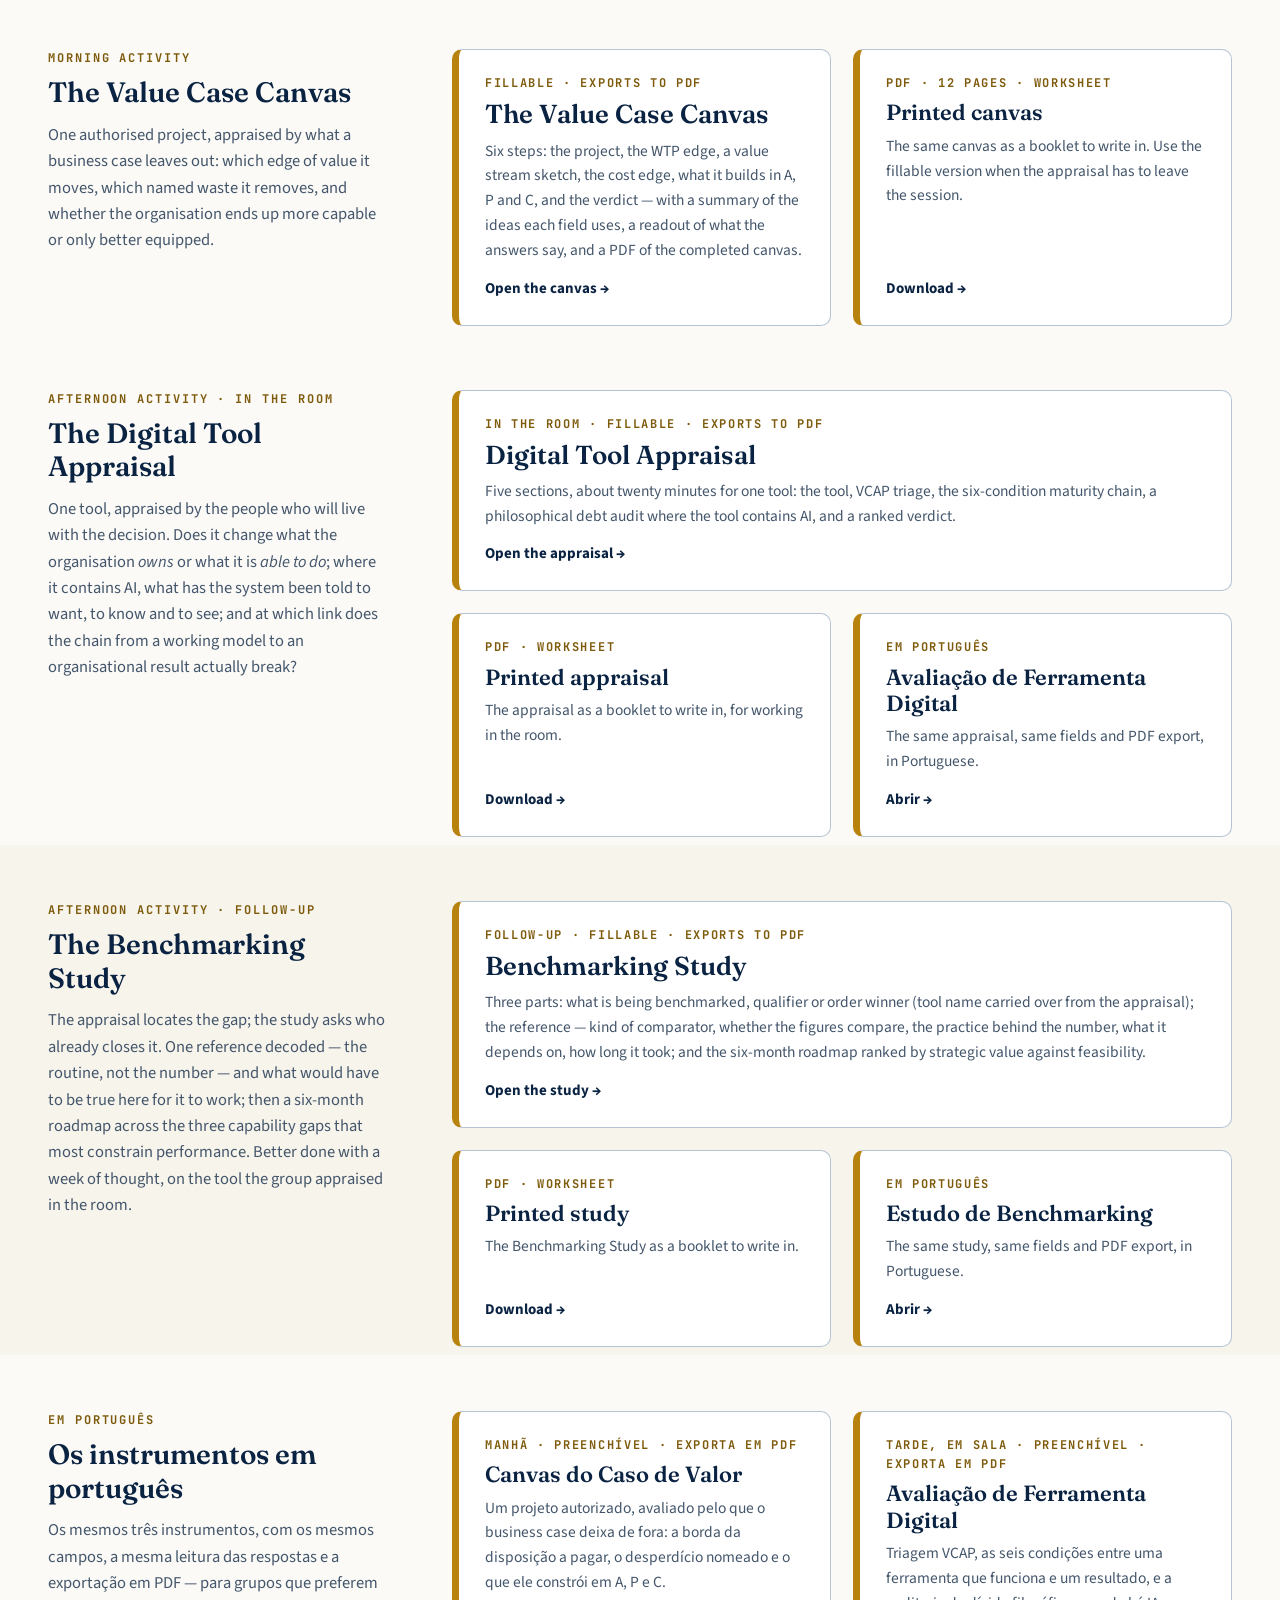
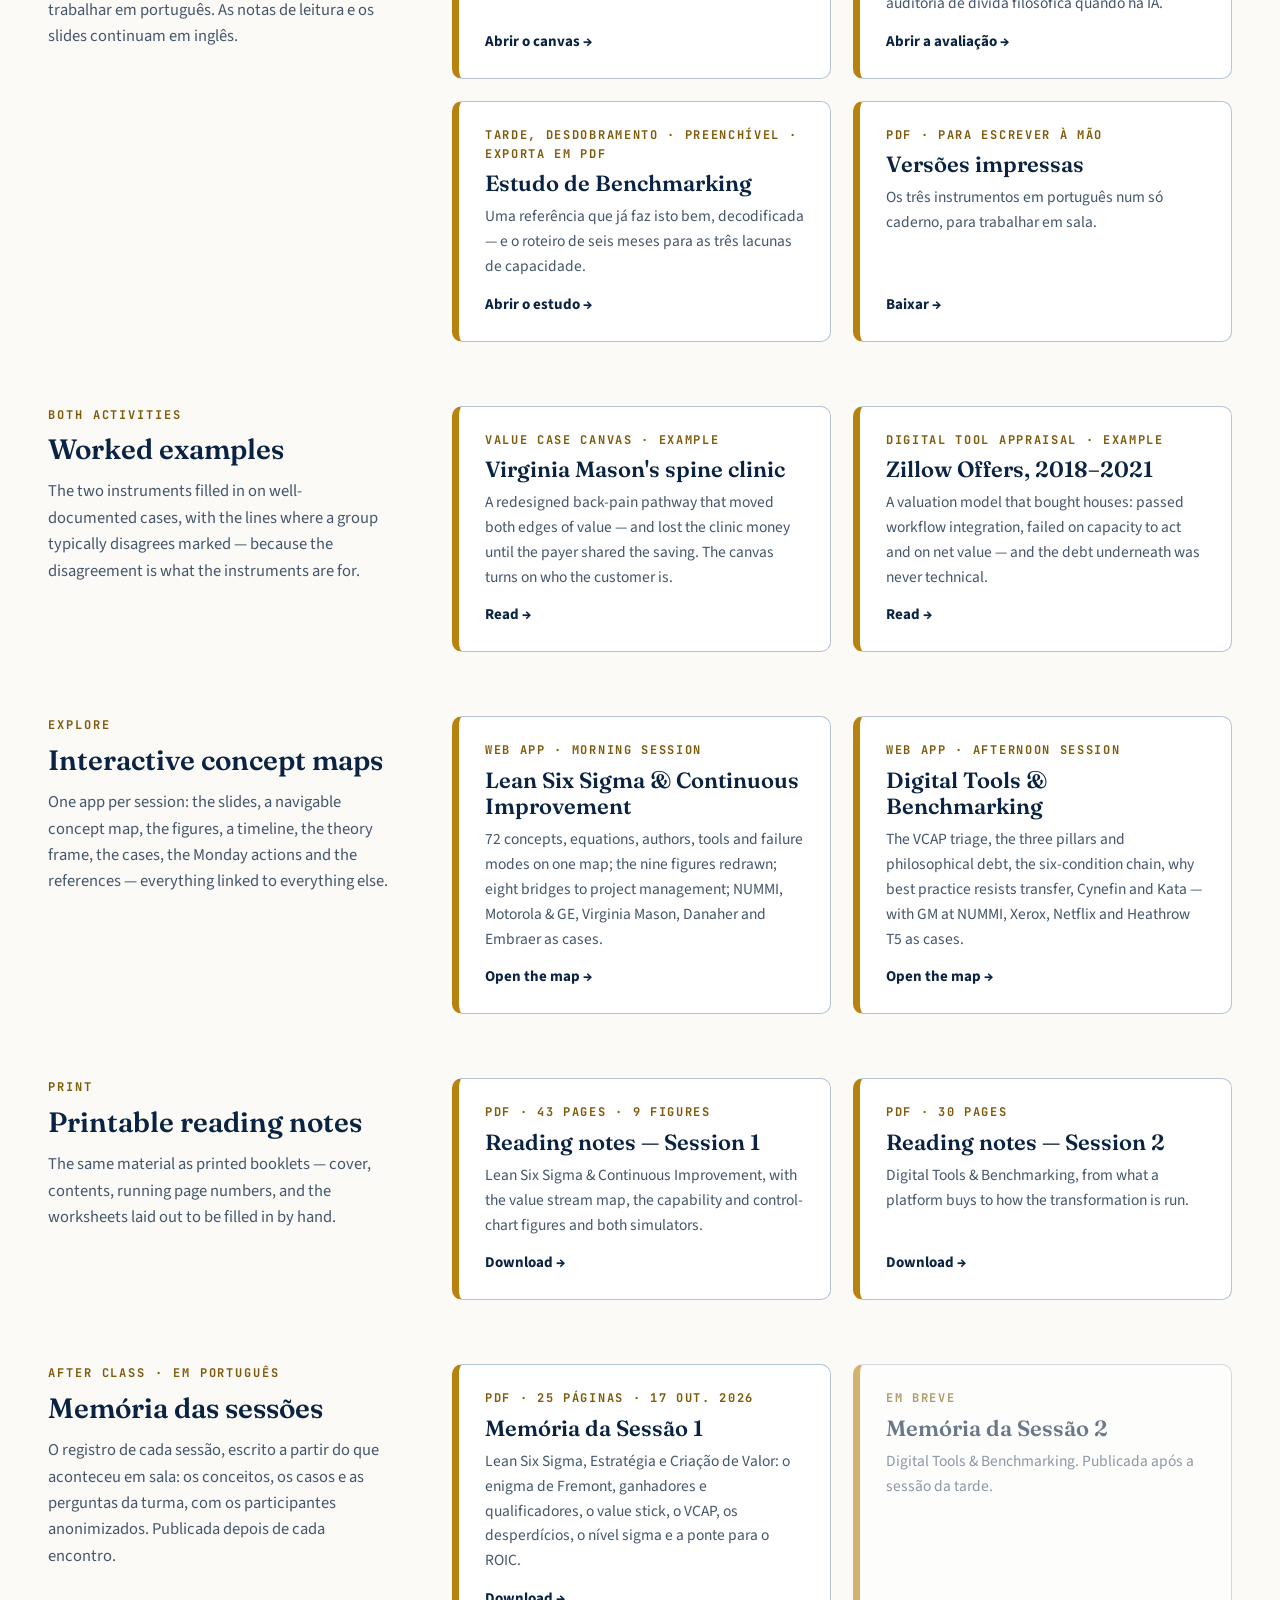
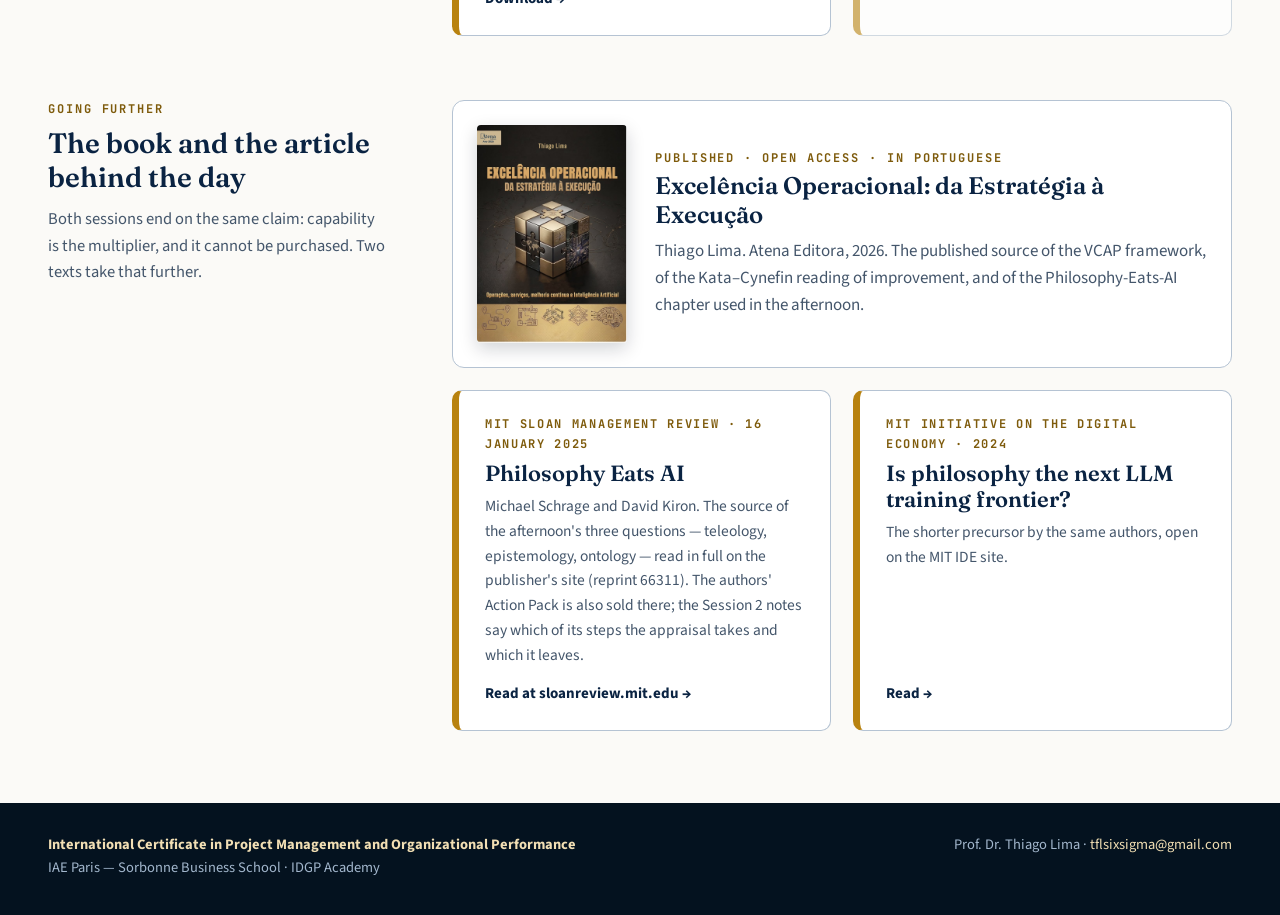
==== commit 46ec72d4: "Add Memória section with Session 1 class record Co-Authored-By: Claude Opus 5.5 <noreply@anthropic.c" ====
--- a/index.html
+++ b/index.html
@@ -128,6 +128,7 @@
       <a href="#maps">Concept maps</a>
       <a href="#pt">Em português</a>
       <a href="#notes">Printable notes</a>
+      <a href="#memoria">Memória</a>
       <a href="#further">Going further</a>
     </nav>
   </div>
@@ -411,6 +412,29 @@
         <p>Digital Tools &amp; Benchmarking, from what a platform buys to how the transformation is run.</p>
         <span class="go">Download →</span>
       </a>
+    </div>
+  </div>
+</section>
+
+<section id="memoria">
+  <div class="wrap split">
+    <div>
+      <div class="kick">After class · em português</div>
+      <h2>Memória das sessões</h2>
+      <p class="side">O registro de cada sessão, escrito a partir do que aconteceu em sala: os conceitos, os casos e as perguntas da turma, com os participantes anonimizados. Publicada depois de cada encontro.</p>
+    </div>
+    <div class="cards">
+      <a class="card" href="pdf/Memoria_Sessao_1_Lean_Six_Sigma.pdf">
+        <div class="t">PDF · 25 páginas · 17 out. 2026</div>
+        <h3>Memória da Sessão 1</h3>
+        <p>Lean Six Sigma, Estratégia e Criação de Valor: o enigma de Fremont, ganhadores e qualificadores, o value stick, o VCAP, os desperdícios, o nível sigma e a ponte para o ROIC.</p>
+        <span class="go">Download →</span>
+      </a>
+      <div class="card" style="opacity:.6">
+        <div class="t">Em breve</div>
+        <h3>Memória da Sessão 2</h3>
+        <p>Digital Tools &amp; Benchmarking. Publicada após a sessão da tarde.</p>
+      </div>
     </div>
   </div>
 </section>
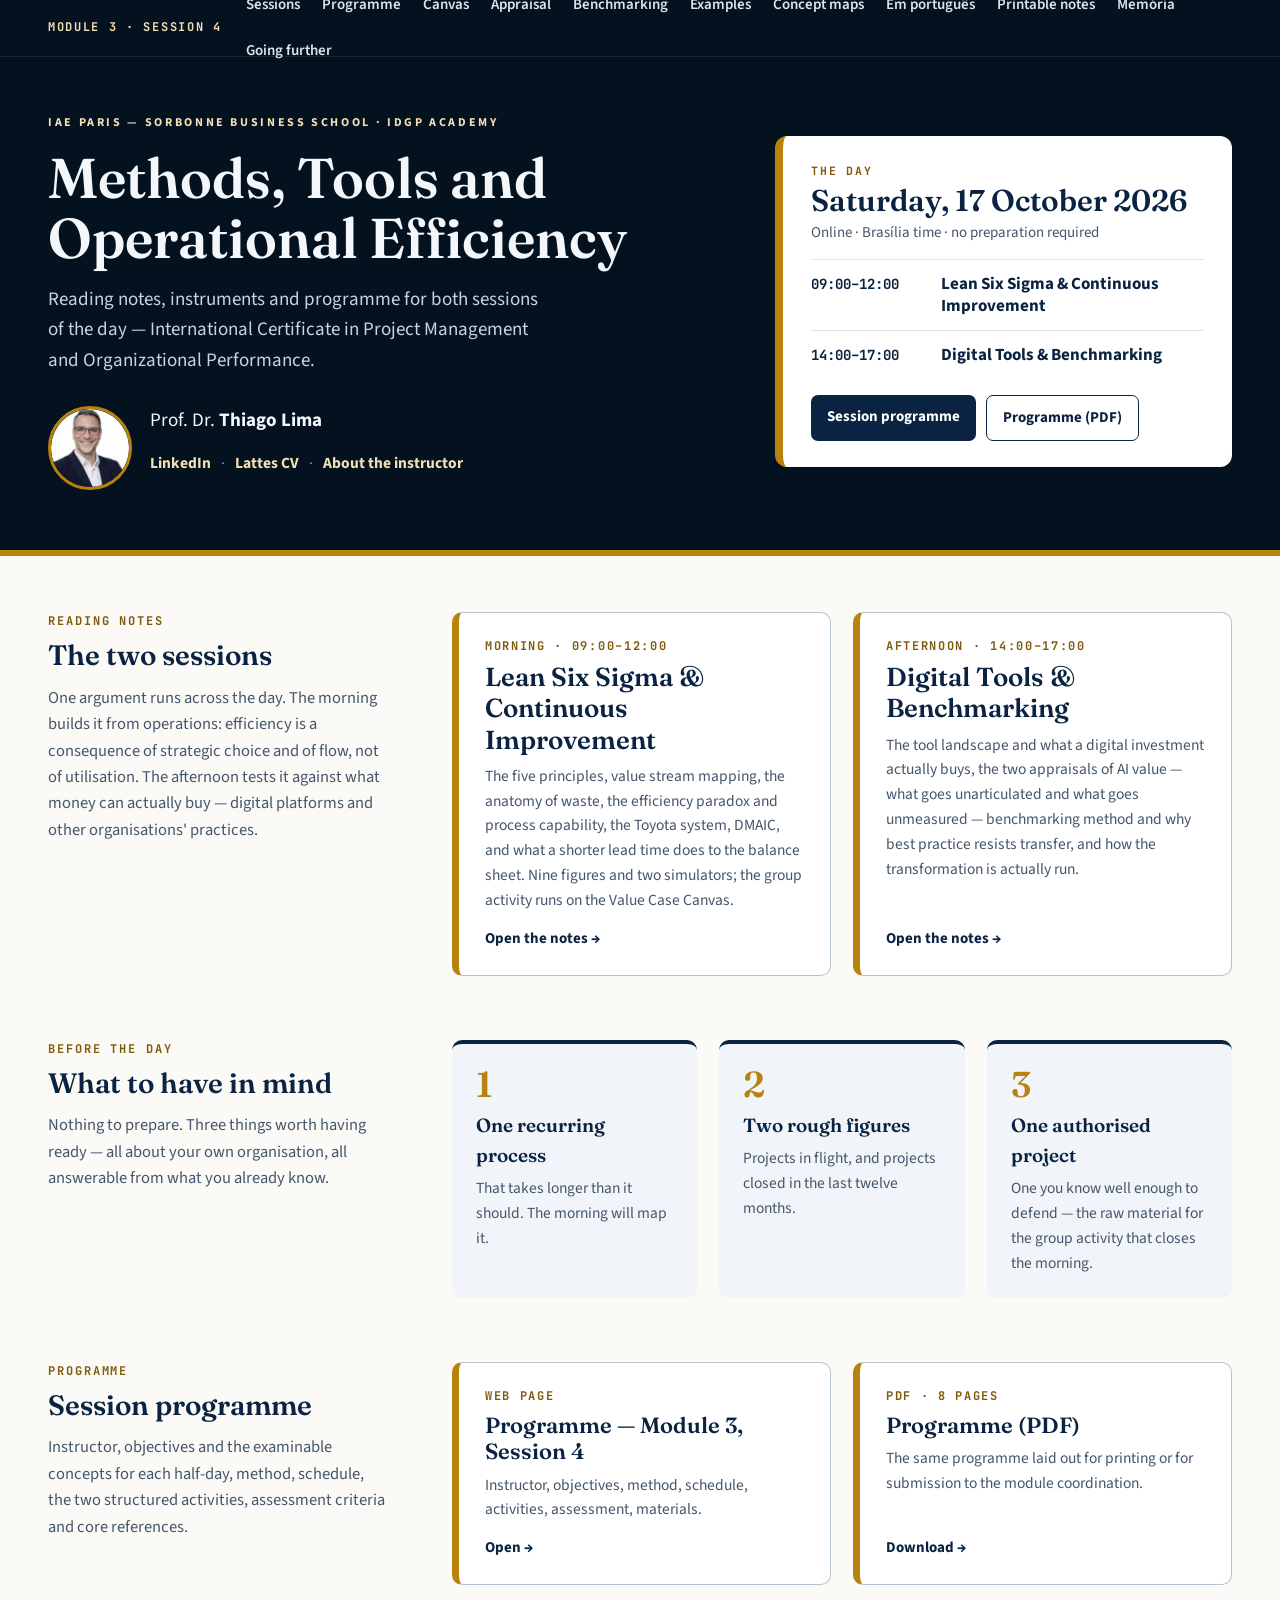
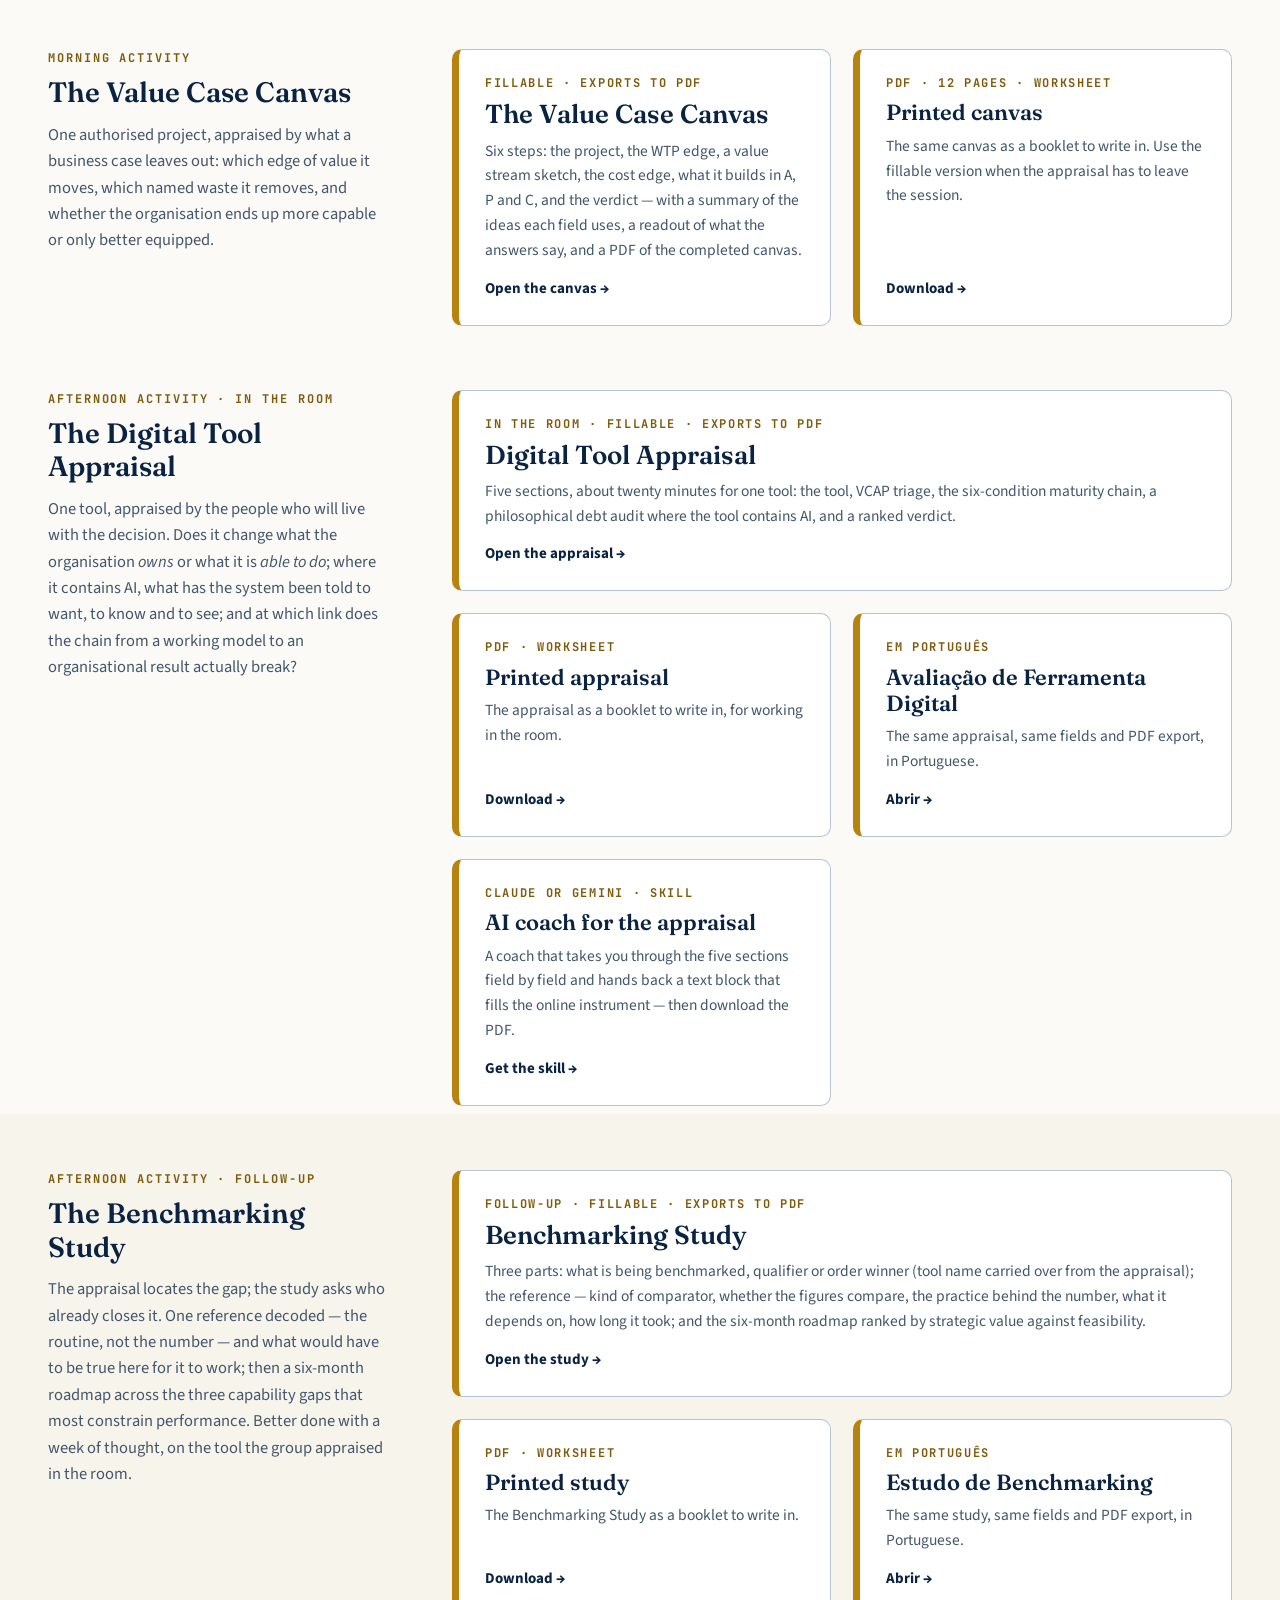
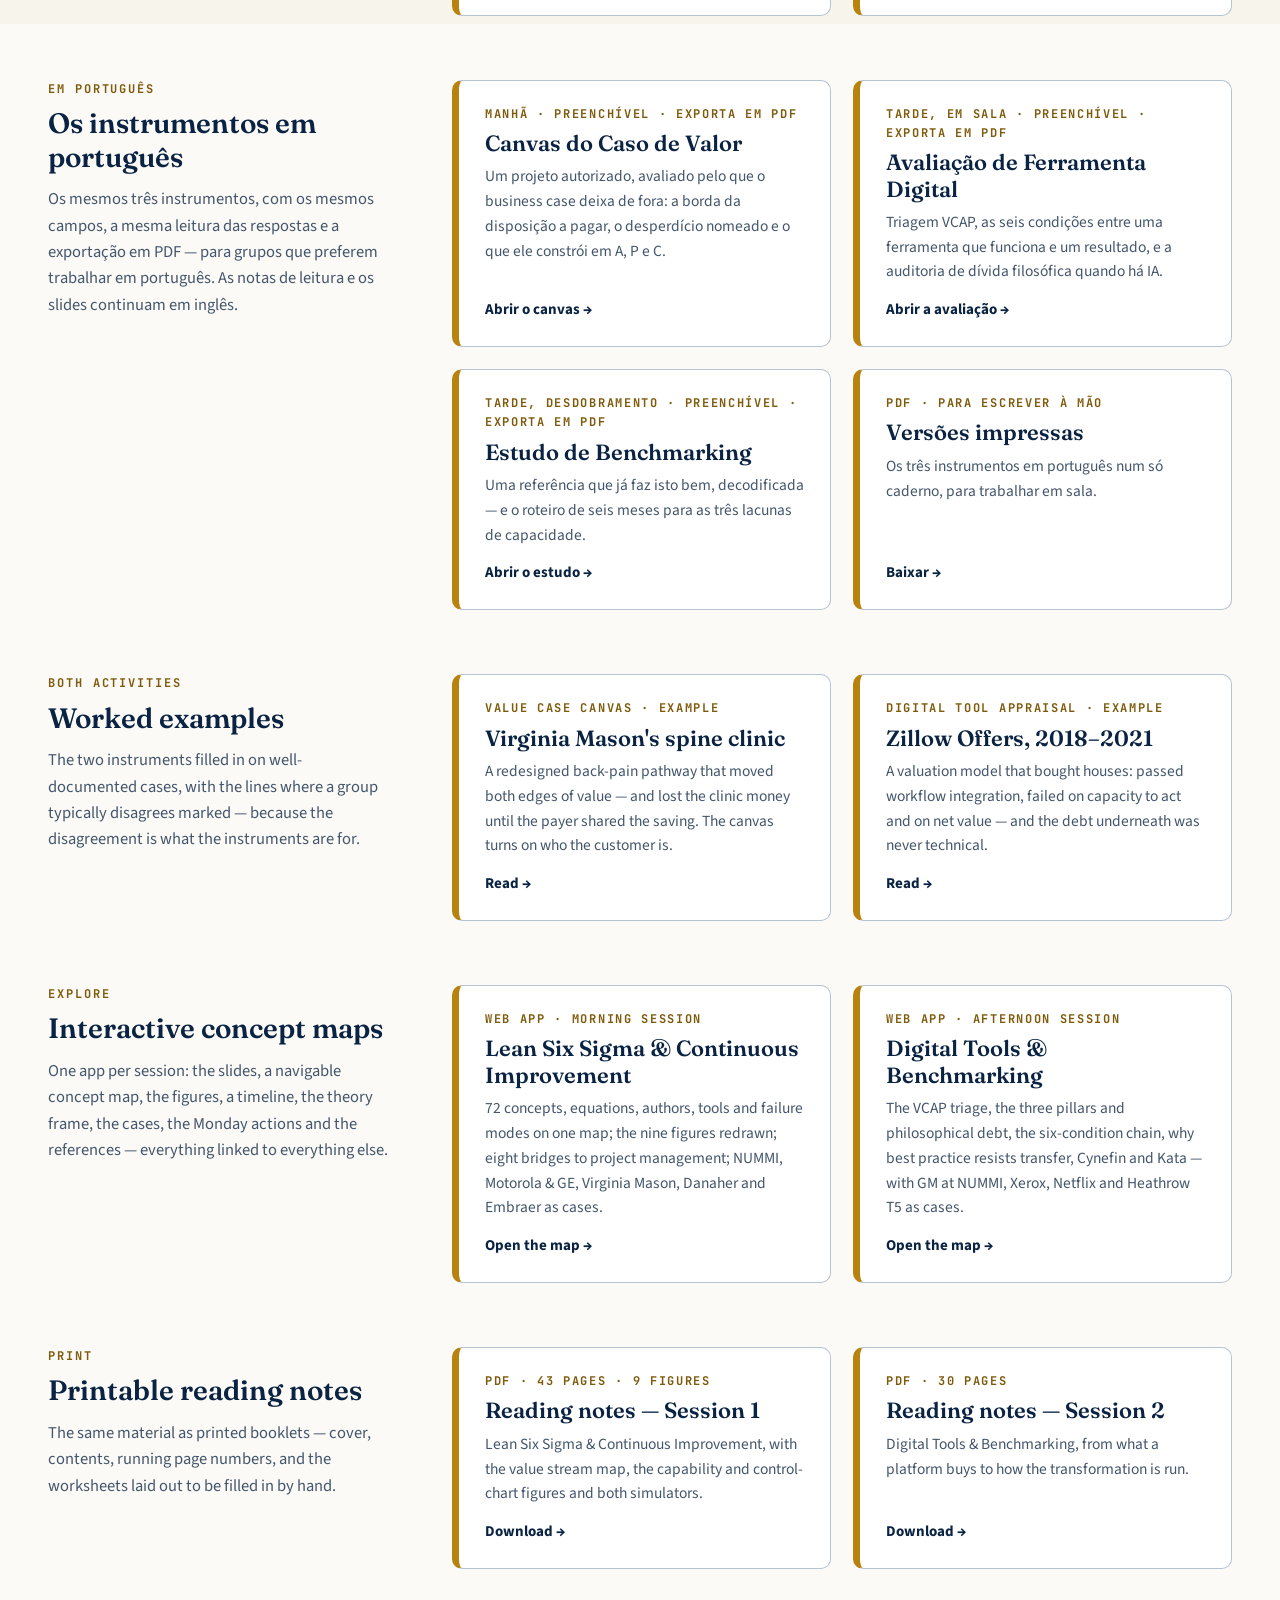
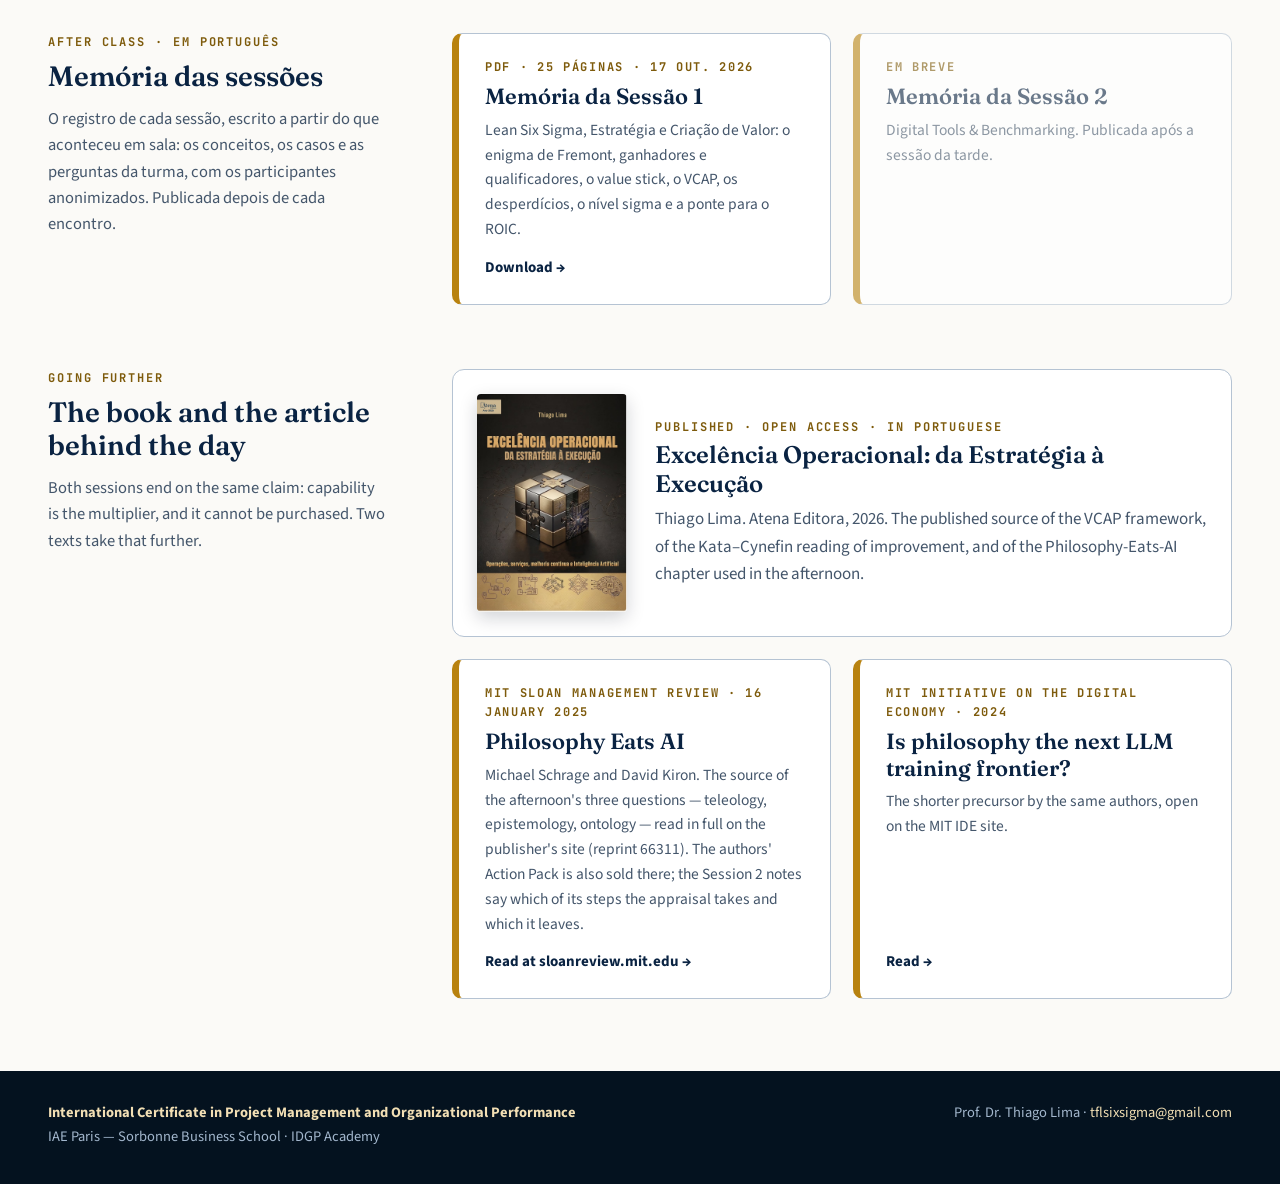
==== commit 73edc8e4: "Digital Tool Appraisal: AI coach skill (Claude and Gemini) and paste-from-coach import - skills/: th" ====
--- a/index.html
+++ b/index.html
@@ -274,6 +274,12 @@
         <p>The same appraisal, same fields and PDF export, in Portuguese.</p>
         <span class="go">Abrir →</span>
       </a>
+      <a class="card" href="digital-tool-appraisal.html#ai-coach">
+        <div class="t">Claude or Gemini · skill</div>
+        <h3>AI coach for the appraisal</h3>
+        <p>A coach that takes you through the five sections field by field and hands back a text block that fills the online instrument — then download the PDF.</p>
+        <span class="go">Get the skill →</span>
+      </a>
     </div>
   </div>
 </section>
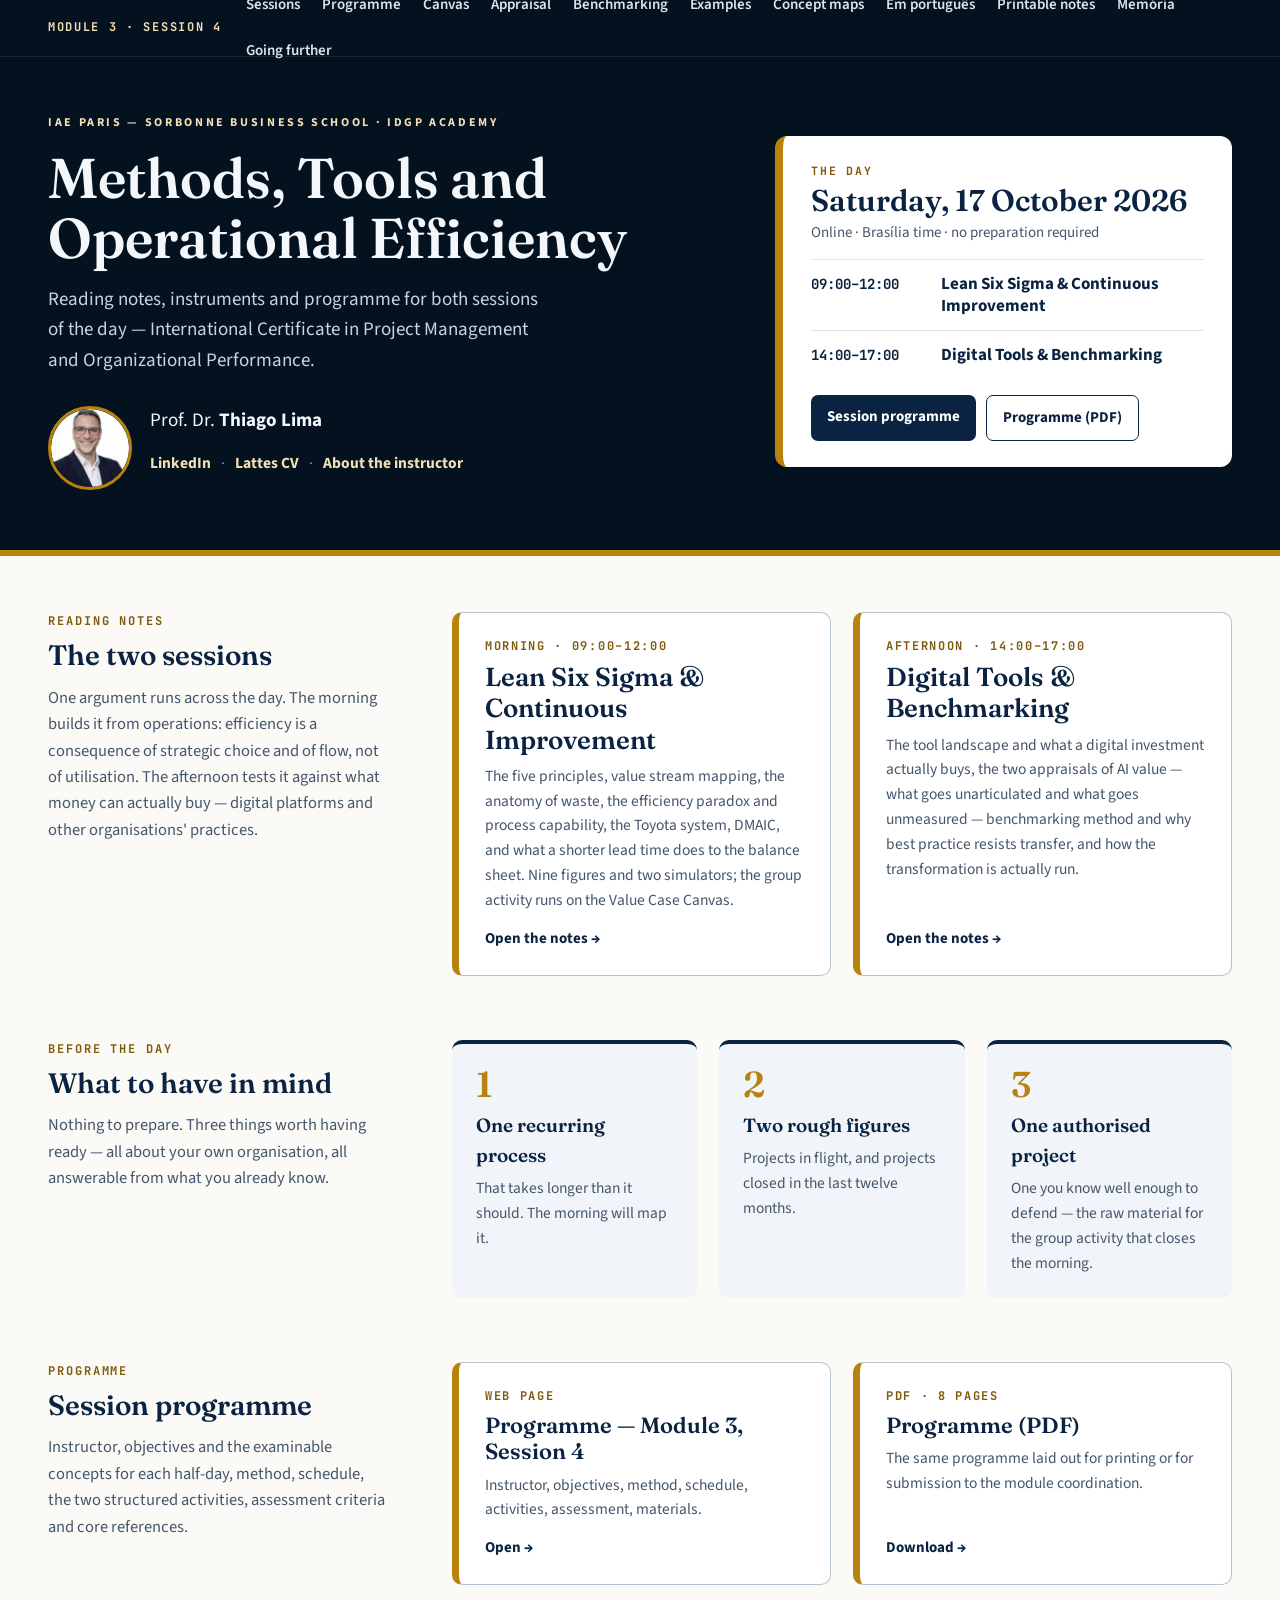
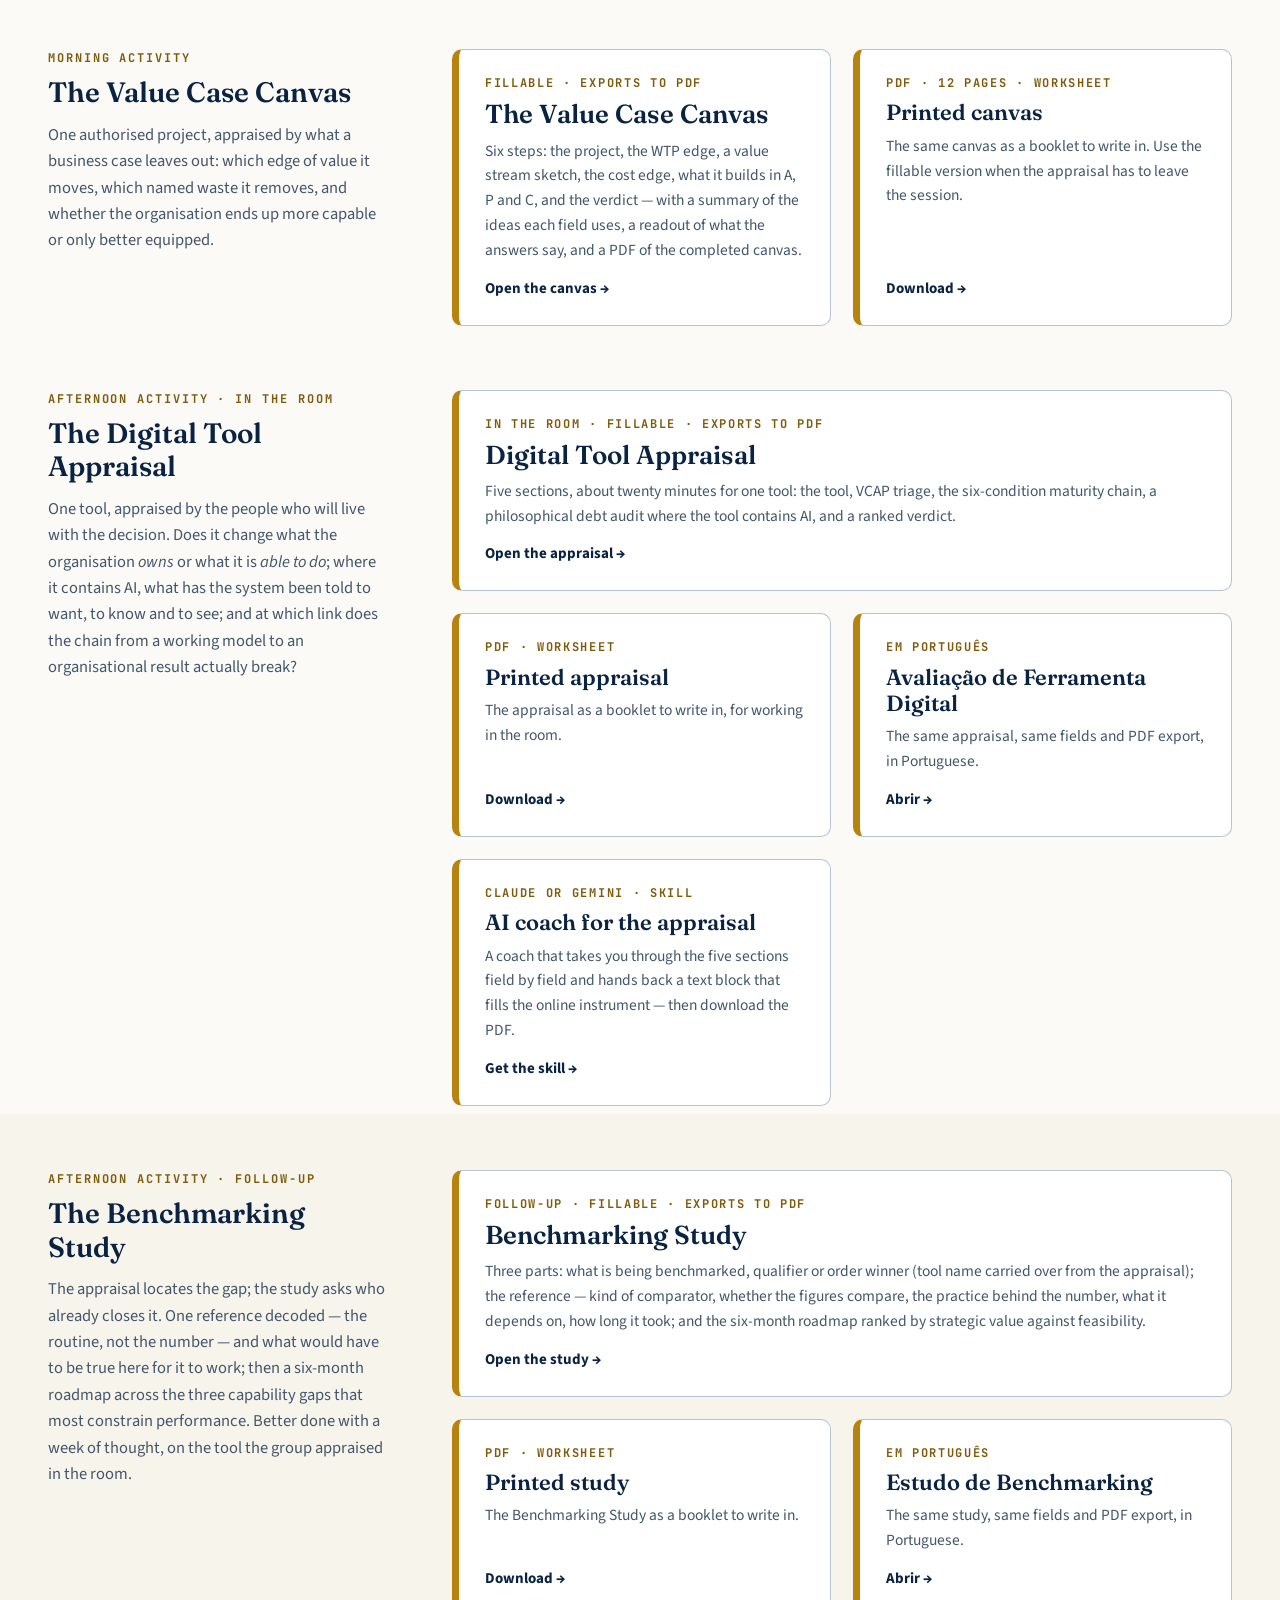
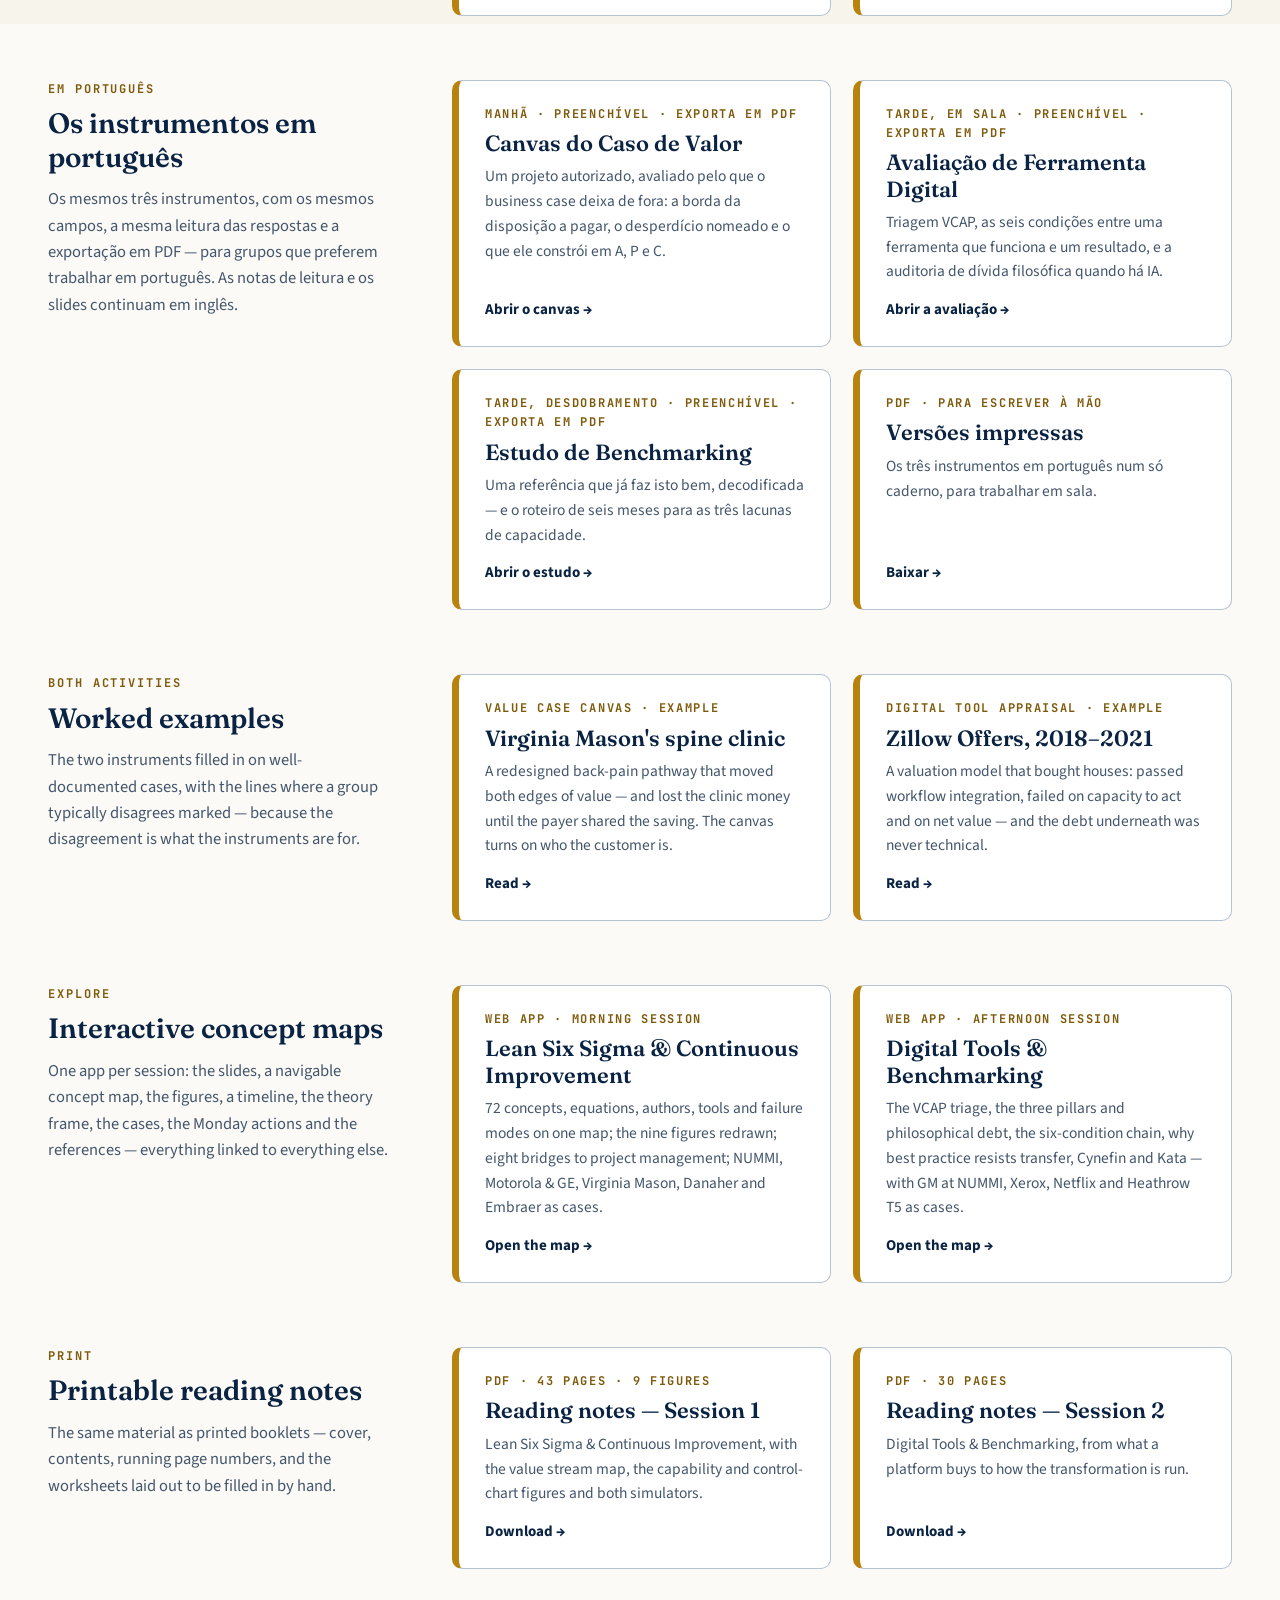
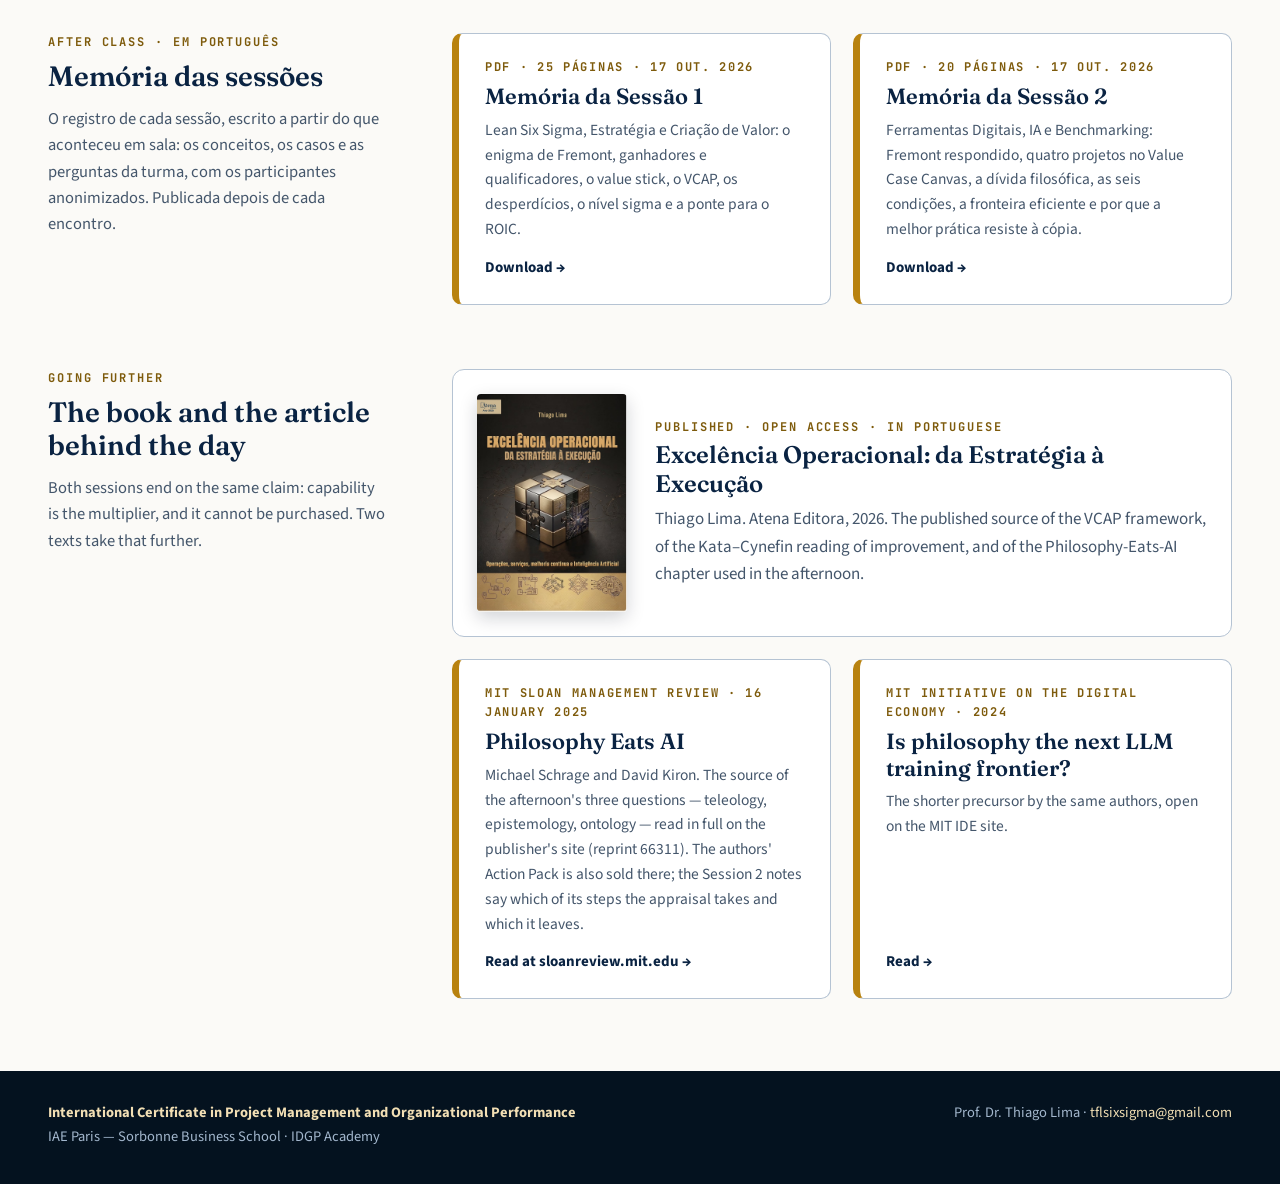
==== commit abf39b45: "Add Session 2 class record to the Memória section Co-Authored-By: Claude Opus 5.5 <noreply@anthropic" ====
--- a/index.html
+++ b/index.html
@@ -436,11 +436,12 @@
         <p>Lean Six Sigma, Estratégia e Criação de Valor: o enigma de Fremont, ganhadores e qualificadores, o value stick, o VCAP, os desperdícios, o nível sigma e a ponte para o ROIC.</p>
         <span class="go">Download →</span>
       </a>
-      <div class="card" style="opacity:.6">
-        <div class="t">Em breve</div>
+      <a class="card" href="pdf/Memoria_Sessao_2_Digital_Tools_Benchmarking.pdf">
+        <div class="t">PDF · 20 páginas · 17 out. 2026</div>
         <h3>Memória da Sessão 2</h3>
-        <p>Digital Tools &amp; Benchmarking. Publicada após a sessão da tarde.</p>
-      </div>
+        <p>Ferramentas Digitais, IA e Benchmarking: Fremont respondido, quatro projetos no Value Case Canvas, a dívida filosófica, as seis condições, a fronteira eficiente e por que a melhor prática resiste à cópia.</p>
+        <span class="go">Download →</span>
+      </a>
     </div>
   </div>
 </section>
